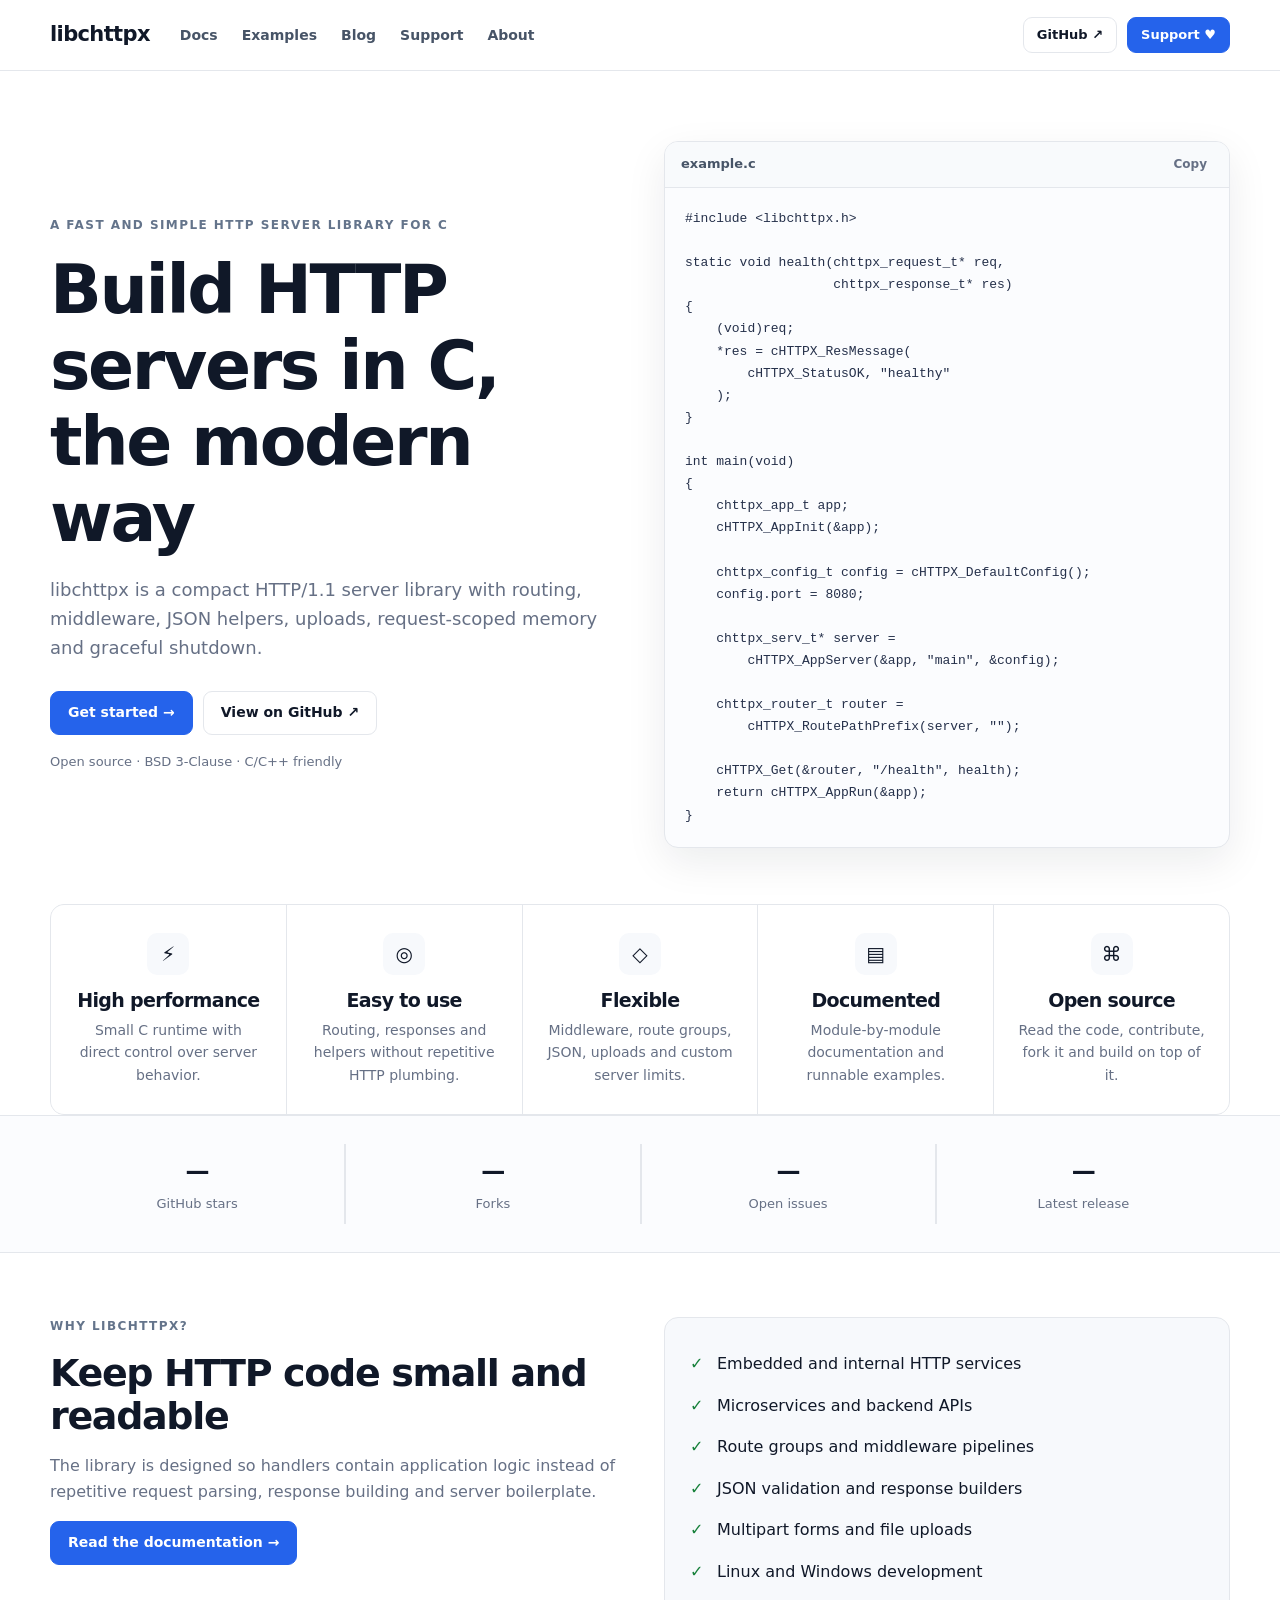
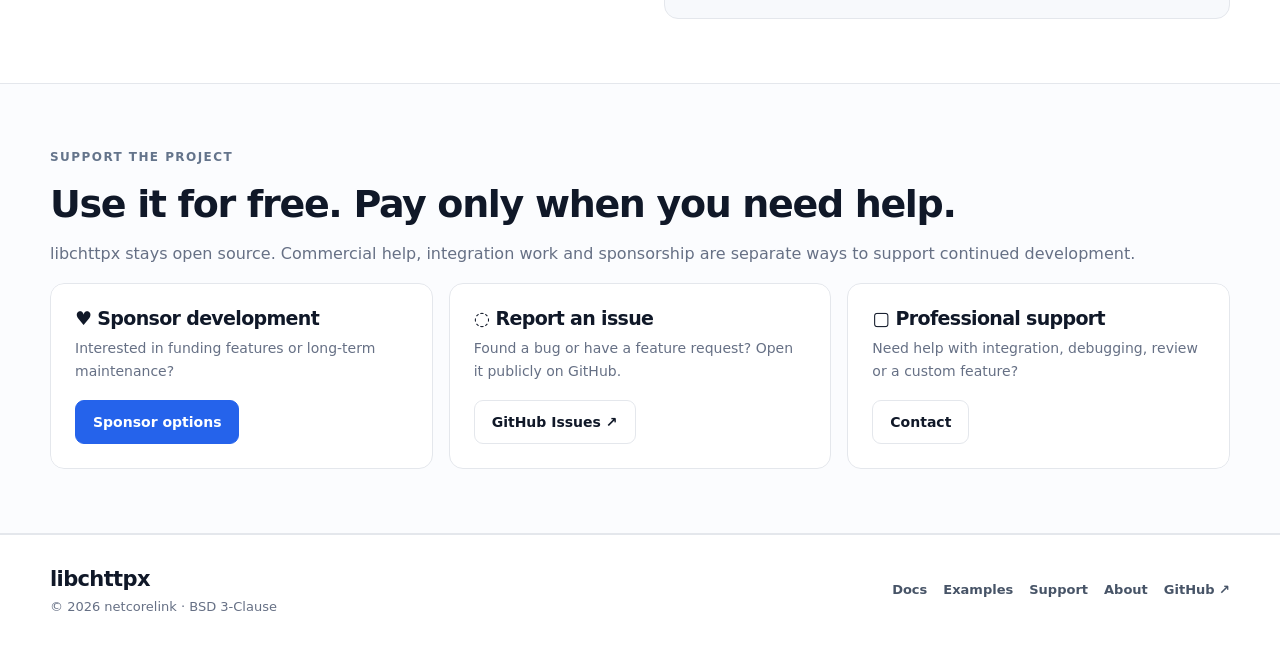
==== docs/site/index.html @ 7a0bf5a0 "feat(site): add landing page" ====
<!doctype html>
<html lang="en">
<head>
  <meta charset="utf-8">
  <meta name="viewport" content="width=device-width, initial-scale=1">
  <title>libchttpx — HTTP servers in C</title>
  <meta name="description" content="libchttpx is a compact cross-platform HTTP/1.1 server library for C.">
  <link rel="stylesheet" href="styles.css">
  <script src="app.js" defer></script>
</head>
<body>
  <header class="site-header">
    <div class="container nav">
      <a class="brand" href="index.html">libchttpx</a>

      <button class="menu-button" type="button" aria-label="Open navigation" aria-expanded="false" data-menu-button>☰</button>

      <nav class="nav-links" data-nav-links aria-label="Main navigation">
        <a href="docs.html" data-nav-link>Docs</a>
        <a href="examples.html" data-nav-link>Examples</a>
        <a href="blog.html" data-nav-link>Blog</a>
        <a href="support.html" data-nav-link>Support</a>
        <a href="about.html" data-nav-link>About</a>
      </nav>

      <div class="nav-actions">
        <a class="btn btn-small" href="https://github.com/netcorelink/libchttpx">GitHub ↗</a>
        <a class="btn btn-primary btn-small" href="support.html">Support ♥</a>
      </div>
    </div>
  </header>

  <main>
    <section class="hero">
      <div class="container hero-grid">
        <div>
          <p class="eyebrow">A fast and simple HTTP server library for C</p>
          <h1>Build HTTP servers in C, the modern way</h1>
          <p class="lead">
            libchttpx is a compact HTTP/1.1 server library with routing, middleware,
            JSON helpers, uploads, request-scoped memory and graceful shutdown.
          </p>

          <div class="hero-actions">
            <a class="btn btn-primary" href="docs.html">Get started →</a>
            <a class="btn" href="https://github.com/netcorelink/libchttpx">View on GitHub ↗</a>
          </div>

          <div class="meta-line">Open source · BSD 3-Clause · C/C++ friendly</div>
        </div>

        <div class="code-card">
          <div class="code-card-header">
            <span>example.c</span>
            <button class="copy-button" type="button" data-copy-target="hero-code">Copy</button>
          </div>
          <pre id="hero-code"><code>#include &lt;libchttpx.h&gt;

static void health(chttpx_request_t* req,
                   chttpx_response_t* res)
{
    (void)req;
    *res = cHTTPX_ResMessage(
        cHTTPX_StatusOK, "healthy"
    );
}

int main(void)
{
    chttpx_app_t app;
    cHTTPX_AppInit(&amp;app);

    chttpx_config_t config = cHTTPX_DefaultConfig();
    config.port = 8080;

    chttpx_serv_t* server =
        cHTTPX_AppServer(&amp;app, "main", &amp;config);

    chttpx_router_t router =
        cHTTPX_RoutePathPrefix(server, "");

    cHTTPX_Get(&amp;router, "/health", health);
    return cHTTPX_AppRun(&amp;app);
}</code></pre>
        </div>
      </div>
    </section>

    <section class="container" aria-label="Features">
      <div class="feature-grid">
        <article class="feature">
          <div class="feature-icon">⚡</div>
          <h3>High performance</h3>
          <p>Small C runtime with direct control over server behavior.</p>
        </article>
        <article class="feature">
          <div class="feature-icon">◎</div>
          <h3>Easy to use</h3>
          <p>Routing, responses and helpers without repetitive HTTP plumbing.</p>
        </article>
        <article class="feature">
          <div class="feature-icon">◇</div>
          <h3>Flexible</h3>
          <p>Middleware, route groups, JSON, uploads and custom server limits.</p>
        </article>
        <article class="feature">
          <div class="feature-icon">▤</div>
          <h3>Documented</h3>
          <p>Module-by-module documentation and runnable examples.</p>
        </article>
        <article class="feature">
          <div class="feature-icon">⌘</div>
          <h3>Open source</h3>
          <p>Read the code, contribute, fork it and build on top of it.</p>
        </article>
      </div>
    </section>

    <section class="stats-wrap">
      <div class="container stats-grid">
        <div class="stat">
          <span class="stat-value" data-repo-stat="stars">—</span>
          <span class="stat-label">GitHub stars</span>
        </div>
        <div class="stat">
          <span class="stat-value" data-repo-stat="forks">—</span>
          <span class="stat-label">Forks</span>
        </div>
        <div class="stat">
          <span class="stat-value" data-repo-stat="issues">—</span>
          <span class="stat-label">Open issues</span>
        </div>
        <div class="stat">
          <span class="stat-value" data-repo-stat="release">—</span>
          <span class="stat-label">Latest release</span>
        </div>
      </div>
    </section>

    <section class="section">
      <div class="container two-column">
        <div>
          <p class="eyebrow">Why libchttpx?</p>
          <h2>Keep HTTP code small and readable</h2>
          <p class="section-copy">
            The library is designed so handlers contain application logic instead of
            repetitive request parsing, response building and server boilerplate.
          </p>
          <a class="btn btn-primary" href="docs.html">Read the documentation →</a>
        </div>

        <ul class="check-list">
          <li>Embedded and internal HTTP services</li>
          <li>Microservices and backend APIs</li>
          <li>Route groups and middleware pipelines</li>
          <li>JSON validation and response builders</li>
          <li>Multipart forms and file uploads</li>
          <li>Linux and Windows development</li>
        </ul>
      </div>
    </section>

    <section class="section section-muted">
      <div class="container">
        <p class="eyebrow">Support the project</p>
        <h2>Use it for free. Pay only when you need help.</h2>
        <p class="section-copy">
          libchttpx stays open source. Commercial help, integration work and sponsorship
          are separate ways to support continued development.
        </p>

        <div class="card-grid">
          <article class="card">
            <h3>♥ Sponsor development</h3>
            <p>Interested in funding features or long-term maintenance?</p>
            <a class="btn btn-primary" href="support.html#sponsor">Sponsor options</a>
          </article>
          <article class="card">
            <h3>◌ Report an issue</h3>
            <p>Found a bug or have a feature request? Open it publicly on GitHub.</p>
            <a class="btn" href="https://github.com/netcorelink/libchttpx/issues">GitHub Issues ↗</a>
          </article>
          <article class="card">
            <h3>▢ Professional support</h3>
            <p>Need help with integration, debugging, review or a custom feature?</p>
            <a class="btn" href="support.html#commercial">Contact</a>
          </article>
        </div>
      </div>
    </section>
  </main>

  <footer class="site-footer">
    <div class="container footer-row">
      <div>
        <a class="brand" href="index.html">libchttpx</a>
        <div class="footer-copy">© <span data-year></span> netcorelink · BSD 3-Clause</div>
      </div>
      <div class="footer-links">
        <a href="docs.html">Docs</a>
        <a href="examples.html">Examples</a>
        <a href="support.html">Support</a>
        <a href="about.html">About</a>
        <a href="https://github.com/netcorelink/libchttpx">GitHub ↗</a>
      </div>
    </div>
  </footer>
</body>
</html>
---- docs/site/styles.css ----
:root {
  --bg: #ffffff;
  --surface: #f7f9fc;
  --surface-strong: #eef3f9;
  --text: #101828;
  --muted: #667085;
  --border: #e4e7ec;
  --accent: #2563eb;
  --accent-hover: #1d4ed8;
  --success: #16803a;
  --shadow: 0 14px 40px rgba(16, 24, 40, 0.08);
  --radius: 14px;
  --container: 1180px;
}

* {
  box-sizing: border-box;
}

html {
  scroll-behavior: smooth;
}

body {
  margin: 0;
  background: var(--bg);
  color: var(--text);
  font-family: Inter, ui-sans-serif, system-ui, -apple-system, BlinkMacSystemFont, "Segoe UI", sans-serif;
  line-height: 1.6;
}

a {
  color: inherit;
  text-decoration: none;
}

button,
input {
  font: inherit;
}

img {
  max-width: 100%;
}

.container {
  width: min(calc(100% - 40px), var(--container));
  margin: 0 auto;
}

.site-header {
  position: sticky;
  top: 0;
  z-index: 20;
  background: rgba(255, 255, 255, 0.94);
  border-bottom: 1px solid var(--border);
  backdrop-filter: blur(10px);
}

.nav {
  min-height: 70px;
  display: flex;
  align-items: center;
  gap: 30px;
}

.brand {
  display: inline-flex;
  align-items: center;
  font-size: 21px;
  font-weight: 800;
  letter-spacing: -0.03em;
  white-space: nowrap;
}

.nav-links {
  display: flex;
  align-items: center;
  gap: 24px;
  margin-right: auto;
}

.nav-links a {
  color: #475467;
  font-size: 14px;
  font-weight: 600;
}

.nav-links a:hover,
.nav-links a.active {
  color: var(--text);
}

.nav-actions {
  display: flex;
  gap: 10px;
  align-items: center;
}

.menu-button {
  display: none;
  width: 40px;
  height: 40px;
  border: 1px solid var(--border);
  border-radius: 9px;
  background: #fff;
  cursor: pointer;
}

.btn {
  display: inline-flex;
  min-height: 44px;
  align-items: center;
  justify-content: center;
  gap: 8px;
  padding: 0 17px;
  border: 1px solid var(--border);
  border-radius: 9px;
  background: #fff;
  color: var(--text);
  font-weight: 700;
  font-size: 14px;
  cursor: pointer;
  transition: transform 0.15s ease, border-color 0.15s ease, background 0.15s ease;
}

.btn:hover {
  transform: translateY(-1px);
  border-color: #c7d0dc;
}

.btn-primary {
  border-color: var(--accent);
  background: var(--accent);
  color: #fff;
}

.btn-primary:hover {
  border-color: var(--accent-hover);
  background: var(--accent-hover);
}

.btn-small {
  min-height: 36px;
  padding: 0 13px;
  font-size: 13px;
}

.hero {
  padding: 70px 0 56px;
}

.hero-grid {
  display: grid;
  grid-template-columns: 1fr 1fr;
  gap: 48px;
  align-items: center;
}

.eyebrow {
  margin: 0 0 16px;
  color: #64748b;
  font-size: 12px;
  font-weight: 800;
  letter-spacing: 0.12em;
  text-transform: uppercase;
}

h1,
h2,
h3 {
  margin-top: 0;
  line-height: 1.12;
  letter-spacing: -0.035em;
}

h1 {
  max-width: 720px;
  margin-bottom: 20px;
  font-size: clamp(42px, 6vw, 68px);
}

h2 {
  margin-bottom: 15px;
  font-size: clamp(28px, 4vw, 38px);
}

h3 {
  margin-bottom: 8px;
  font-size: 19px;
}

.lead {
  max-width: 650px;
  margin: 0;
  color: var(--muted);
  font-size: 18px;
}

.hero-actions {
  display: flex;
  flex-wrap: wrap;
  gap: 10px;
  margin: 28px 0 17px;
}

.meta-line {
  color: #667085;
  font-size: 13px;
}

.code-card {
  overflow: hidden;
  border: 1px solid var(--border);
  border-radius: var(--radius);
  background: #fbfcfe;
  box-shadow: var(--shadow);
}

.code-card-header {
  min-height: 46px;
  display: flex;
  align-items: center;
  justify-content: space-between;
  padding: 0 16px;
  border-bottom: 1px solid var(--border);
  color: #475467;
  background: #f8fafc;
  font-size: 13px;
  font-weight: 700;
}

.code-card pre {
  margin: 0;
  padding: 20px;
  overflow: auto;
  color: #25304a;
  font: 13px/1.7 ui-monospace, SFMono-Regular, Menlo, Consolas, monospace;
  tab-size: 4;
}

.copy-button {
  border: 0;
  background: transparent;
  color: #667085;
  cursor: pointer;
  font-size: 12px;
  font-weight: 700;
}

.copy-button:hover {
  color: var(--text);
}

.feature-grid,
.card-grid,
.stats-grid {
  display: grid;
  gap: 1px;
  border: 1px solid var(--border);
  border-radius: var(--radius);
  overflow: hidden;
  background: var(--border);
}

.feature-grid {
  grid-template-columns: repeat(5, 1fr);
}

.feature {
  min-height: 176px;
  padding: 28px 22px;
  text-align: center;
  background: #fff;
}

.feature-icon {
  display: grid;
  width: 42px;
  height: 42px;
  margin: 0 auto 15px;
  place-items: center;
  border-radius: 10px;
  background: var(--surface);
  font-size: 20px;
}

.feature p,
.card p,
.section-copy,
.page-lead {
  color: var(--muted);
}

.feature p,
.card p {
  margin: 0;
  font-size: 14px;
}

.stats-wrap {
  padding: 28px 0;
  border-top: 1px solid var(--border);
  border-bottom: 1px solid var(--border);
  background: #fbfcfe;
}

.stats-grid {
  grid-template-columns: repeat(4, 1fr);
  border: 0;
  border-radius: 0;
}

.stat {
  min-height: 76px;
  padding: 8px 22px;
  text-align: center;
  background: #fbfcfe;
}

.stat + .stat {
  border-left: 1px solid var(--border);
}

.stat-value {
  display: block;
  font-size: 24px;
  font-weight: 800;
  letter-spacing: -0.03em;
}

.stat-label {
  color: var(--muted);
  font-size: 13px;
}

.section {
  padding: 64px 0;
}

.section-muted {
  background: #fbfcfe;
  border-top: 1px solid var(--border);
  border-bottom: 1px solid var(--border);
}

.two-column {
  display: grid;
  grid-template-columns: 1fr 1fr;
  gap: 48px;
  align-items: start;
}

.check-list {
  margin: 0;
  padding: 25px;
  list-style: none;
  border: 1px solid var(--border);
  border-radius: var(--radius);
  background: var(--surface);
}

.check-list li {
  position: relative;
  padding: 8px 0 8px 27px;
}

.check-list li::before {
  position: absolute;
  left: 0;
  color: var(--success);
  content: "✓";
  font-weight: 900;
}

.card-grid {
  grid-template-columns: repeat(3, 1fr);
  border: 0;
  background: transparent;
  gap: 16px;
}

.card {
  padding: 24px;
  border: 1px solid var(--border);
  border-radius: var(--radius);
  background: #fff;
}

.card .btn {
  margin-top: 18px;
}

.page-hero {
  padding: 58px 0 32px;
}

.page-hero h1 {
  max-width: 850px;
  margin-bottom: 15px;
  font-size: clamp(38px, 5vw, 56px);
}

.page-lead {
  max-width: 760px;
  margin: 0;
  font-size: 17px;
}

.docs-layout {
  display: grid;
  grid-template-columns: 260px minmax(0, 1fr);
  gap: 34px;
  align-items: start;
}

.sidebar {
  position: sticky;
  top: 92px;
  padding: 20px;
  border: 1px solid var(--border);
  border-radius: 12px;
  background: #fff;
}

.sidebar strong {
  display: block;
  margin-bottom: 10px;
}

.sidebar a {
  display: block;
  padding: 7px 0;
  color: #667085;
  font-size: 14px;
}

.sidebar a:hover {
  color: var(--accent);
}

.docs-content section {
  margin-bottom: 50px;
  scroll-margin-top: 100px;
}

.docs-content p {
  color: var(--muted);
}

.inline-code,
code {
  font-family: ui-monospace, SFMono-Regular, Menlo, Consolas, monospace;
}

.inline-code {
  padding: 2px 6px;
  border-radius: 5px;
  background: var(--surface-strong);
  color: #344054;
  font-size: 0.92em;
}

.module-grid {
  display: grid;
  grid-template-columns: repeat(2, 1fr);
  gap: 12px;
}

.module-link {
  display: block;
  padding: 18px;
  border: 1px solid var(--border);
  border-radius: 10px;
  background: #fff;
}

.module-link:hover {
  border-color: #b9c4d2;
  box-shadow: 0 8px 24px rgba(16, 24, 40, 0.05);
}

.module-link span {
  display: block;
  margin-top: 5px;
  color: var(--muted);
  font-size: 13px;
}

.search-box {
  width: 100%;
  margin-bottom: 18px;
  padding: 11px 13px;
  border: 1px solid var(--border);
  border-radius: 9px;
  outline: none;
}

.search-box:focus {
  border-color: #94a3b8;
}

.example-stack,
.post-list {
  display: grid;
  gap: 22px;
}

.example-card,
.post {
  padding: 25px;
  border: 1px solid var(--border);
  border-radius: var(--radius);
  background: #fff;
}

.example-card .code-card {
  margin-top: 18px;
  box-shadow: none;
}

.tag {
  display: inline-flex;
  padding: 4px 9px;
  border-radius: 999px;
  background: var(--surface-strong);
  color: #475467;
  font-size: 12px;
  font-weight: 700;
}

.notice {
  padding: 17px 19px;
  border: 1px solid #bfdbfe;
  border-radius: 10px;
  background: #eff6ff;
  color: #1e3a8a;
}

.site-footer {
  padding: 28px 0;
  border-top: 1px solid var(--border);
}

.footer-row {
  display: flex;
  justify-content: space-between;
  gap: 30px;
  align-items: center;
}

.footer-copy {
  color: var(--muted);
  font-size: 13px;
}

.footer-links {
  display: flex;
  flex-wrap: wrap;
  gap: 16px;
  color: #475467;
  font-size: 13px;
  font-weight: 600;
}

.muted {
  color: var(--muted);
}

.hidden {
  display: none !important;
}

@media (max-width: 900px) {
  .menu-button {
    display: inline-grid;
    place-items: center;
  }

  .nav {
    flex-wrap: wrap;
    gap: 12px;
    padding: 12px 0;
  }

  .nav-links {
    order: 3;
    width: 100%;
    display: none;
    flex-direction: column;
    align-items: flex-start;
    gap: 4px;
    padding: 10px 0;
  }

  .nav-links.open {
    display: flex;
  }

  .nav-actions {
    margin-left: auto;
  }

  .hero-grid,
  .two-column,
  .docs-layout {
    grid-template-columns: 1fr;
  }

  .sidebar {
    position: static;
  }

  .feature-grid {
    grid-template-columns: repeat(2, 1fr);
  }

  .feature:last-child {
    grid-column: 1 / -1;
  }

  .stats-grid,
  .card-grid {
    grid-template-columns: repeat(2, 1fr);
  }

  .stat:nth-child(3) {
    border-left: 0;
  }
}

@media (max-width: 620px) {
  .container {
    width: min(calc(100% - 28px), var(--container));
  }

  .nav-actions .btn:not(.btn-primary) {
    display: none;
  }

  .hero {
    padding-top: 44px;
  }

  h1 {
    font-size: 42px;
  }

  .feature-grid,
  .stats-grid,
  .card-grid,
  .module-grid {
    grid-template-columns: 1fr;
  }

  .feature:last-child {
    grid-column: auto;
  }

  .stat + .stat {
    border-left: 0;
    border-top: 1px solid var(--border);
  }

  .footer-row {
    align-items: flex-start;
    flex-direction: column;
  }

  .hero-actions .btn {
    width: 100%;
  }
}
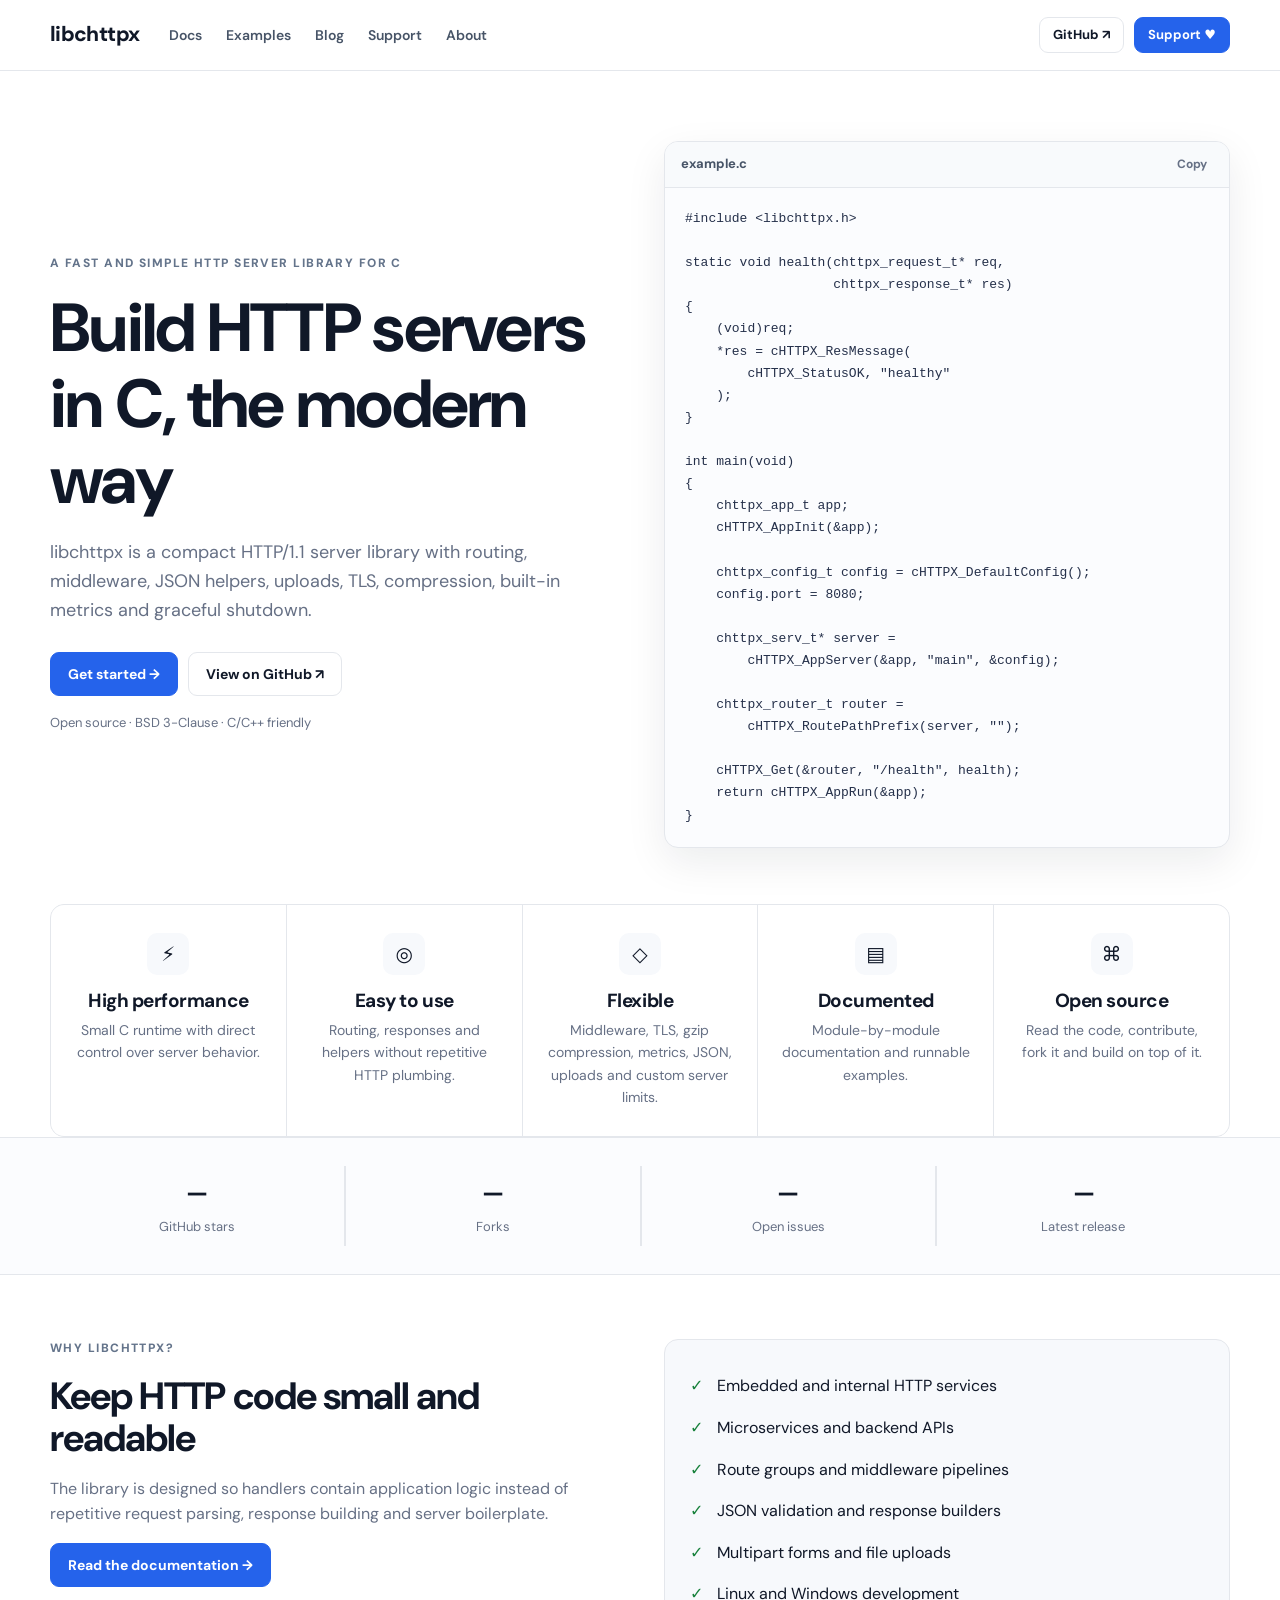
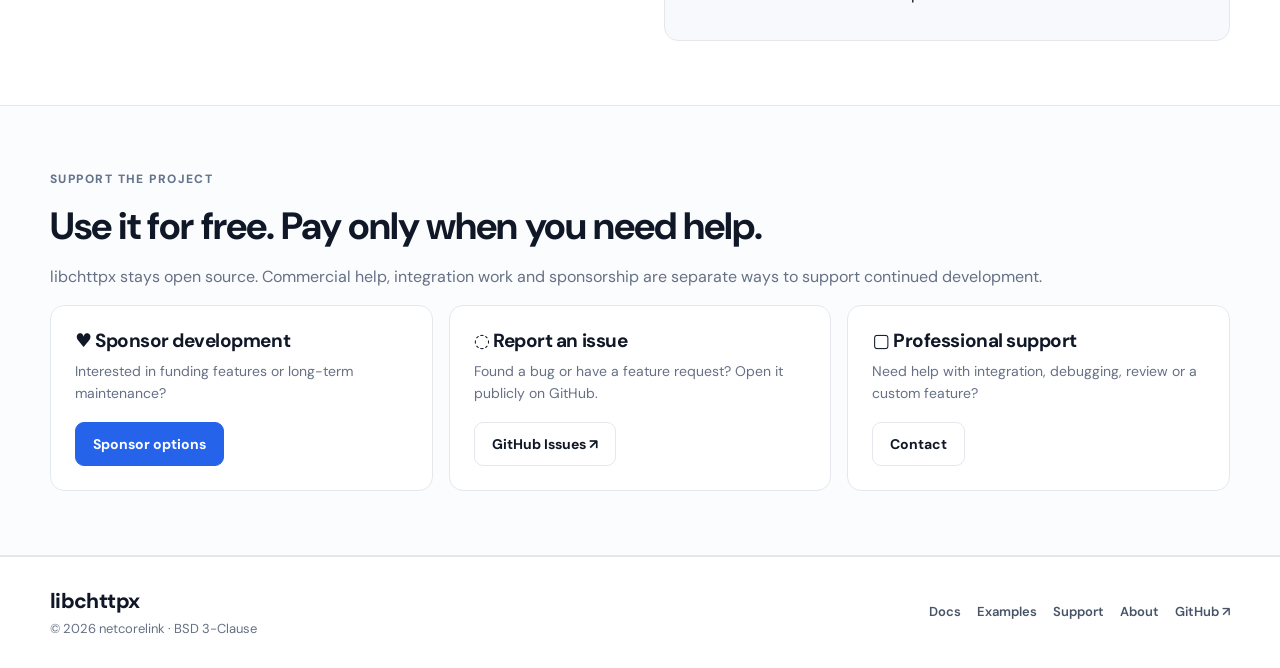
==== commit 080587cb: "docs(site): surface new runtime features" ====
--- a/docs/site/index.html
+++ b/docs/site/index.html
@@ -38,7 +38,7 @@
           <h1>Build HTTP servers in C, the modern way</h1>
           <p class="lead">
             libchttpx is a compact HTTP/1.1 server library with routing, middleware,
-            JSON helpers, uploads, request-scoped memory and graceful shutdown.
+            JSON helpers, uploads, TLS, compression, built-in metrics and graceful shutdown.
           </p>
 
           <div class="hero-actions">
@@ -101,7 +101,7 @@
         <article class="feature">
           <div class="feature-icon">◇</div>
           <h3>Flexible</h3>
-          <p>Middleware, route groups, JSON, uploads and custom server limits.</p>
+          <p>Middleware, TLS, gzip compression, metrics, JSON, uploads and custom server limits.</p>
         </article>
         <article class="feature">
           <div class="feature-icon">▤</div>
--- a/docs/site/styles.css
+++ b/docs/site/styles.css
@@ -1,3 +1,5 @@
+@import url("https://fonts.googleapis.com/css2?family=DM+Sans:wght@400;500;600;700;800&display=swap");
+
 :root {
   --bg: #ffffff;
   --surface: #f7f9fc;
@@ -25,7 +27,7 @@
   margin: 0;
   background: var(--bg);
   color: var(--text);
-  font-family: Inter, ui-sans-serif, system-ui, -apple-system, BlinkMacSystemFont, "Segoe UI", sans-serif;
+  font-family: "DM Sans", ui-sans-serif, system-ui, -apple-system, BlinkMacSystemFont, "Segoe UI", sans-serif;
   line-height: 1.6;
 }
 
@@ -171,7 +173,8 @@
 h3 {
   margin-top: 0;
   line-height: 1.12;
-  letter-spacing: -0.035em;
+  letter-spacing: -0.025em;
+  font-weight: 700;
 }
 
 h1 {
@@ -671,3 +674,188 @@
     width: 100%;
   }
 }
+
+
+/* Documentation article pages */
+.module-shell {
+  display: grid;
+  grid-template-columns: 230px minmax(0, 1fr);
+  gap: 38px;
+  align-items: start;
+}
+
+.module-nav {
+  position: sticky;
+  top: 92px;
+  padding: 18px;
+  border: 1px solid var(--border);
+  border-radius: 12px;
+  background: #fff;
+}
+
+.module-nav-title {
+  margin: 0 0 10px;
+  font-size: 13px;
+  font-weight: 700;
+  color: var(--muted);
+  text-transform: uppercase;
+  letter-spacing: 0.08em;
+}
+
+.module-nav a {
+  display: block;
+  padding: 7px 9px;
+  border-radius: 7px;
+  color: #667085;
+  font-size: 14px;
+  font-weight: 500;
+}
+
+.module-nav a:hover,
+.module-nav a.active {
+  background: var(--surface);
+  color: var(--text);
+}
+
+.doc-article {
+  min-width: 0;
+  max-width: 860px;
+}
+
+.doc-article > h1:first-child {
+  margin-bottom: 16px;
+  font-size: clamp(36px, 5vw, 52px);
+}
+
+.doc-article h2 {
+  margin-top: 44px;
+  margin-bottom: 14px;
+  padding-top: 8px;
+  font-size: 27px;
+  scroll-margin-top: 96px;
+}
+
+.doc-article h3 {
+  margin-top: 30px;
+  font-size: 20px;
+  scroll-margin-top: 96px;
+}
+
+.doc-article p,
+.doc-article li {
+  color: #475467;
+  font-size: 16px;
+}
+
+.doc-article ul,
+.doc-article ol {
+  padding-left: 24px;
+}
+
+.doc-article li + li {
+  margin-top: 6px;
+}
+
+.doc-article a {
+  color: var(--accent);
+  text-decoration: underline;
+  text-decoration-color: #bfdbfe;
+  text-underline-offset: 3px;
+}
+
+.doc-article blockquote {
+  margin: 20px 0;
+  padding: 14px 18px;
+  border-left: 3px solid var(--accent);
+  background: #f8fafc;
+  color: #475467;
+}
+
+.doc-article pre {
+  margin: 18px 0 24px;
+  padding: 18px 20px;
+  overflow: auto;
+  border: 1px solid var(--border);
+  border-radius: 10px;
+  background: #f8fafc;
+  color: #25304a;
+  font: 13px/1.65 ui-monospace, SFMono-Regular, Menlo, Consolas, monospace;
+}
+
+.doc-article code {
+  padding: 2px 5px;
+  border-radius: 5px;
+  background: #f1f5f9;
+  font-size: 0.9em;
+}
+
+.doc-article pre code {
+  padding: 0;
+  background: transparent;
+  font-size: inherit;
+}
+
+.doc-article table {
+  width: 100%;
+  margin: 18px 0 26px;
+  border-collapse: collapse;
+  overflow: hidden;
+  border: 1px solid var(--border);
+  border-radius: 10px;
+}
+
+.doc-article th,
+.doc-article td {
+  padding: 11px 13px;
+  border-bottom: 1px solid var(--border);
+  text-align: left;
+  vertical-align: top;
+}
+
+.doc-article th {
+  background: #f8fafc;
+  font-size: 14px;
+}
+
+.doc-article td {
+  color: #475467;
+  font-size: 14px;
+}
+
+.doc-loading,
+.doc-error {
+  padding: 26px;
+  border: 1px solid var(--border);
+  border-radius: 12px;
+  color: var(--muted);
+  background: #fff;
+}
+
+.doc-error {
+  border-color: #fecaca;
+  background: #fff7f7;
+  color: #991b1b;
+}
+
+.breadcrumbs {
+  display: flex;
+  gap: 7px;
+  align-items: center;
+  margin-bottom: 18px;
+  color: var(--muted);
+  font-size: 13px;
+}
+
+.breadcrumbs a:hover {
+  color: var(--text);
+}
+
+@media (max-width: 900px) {
+  .module-shell {
+    grid-template-columns: 1fr;
+  }
+
+  .module-nav {
+    position: static;
+  }
+}
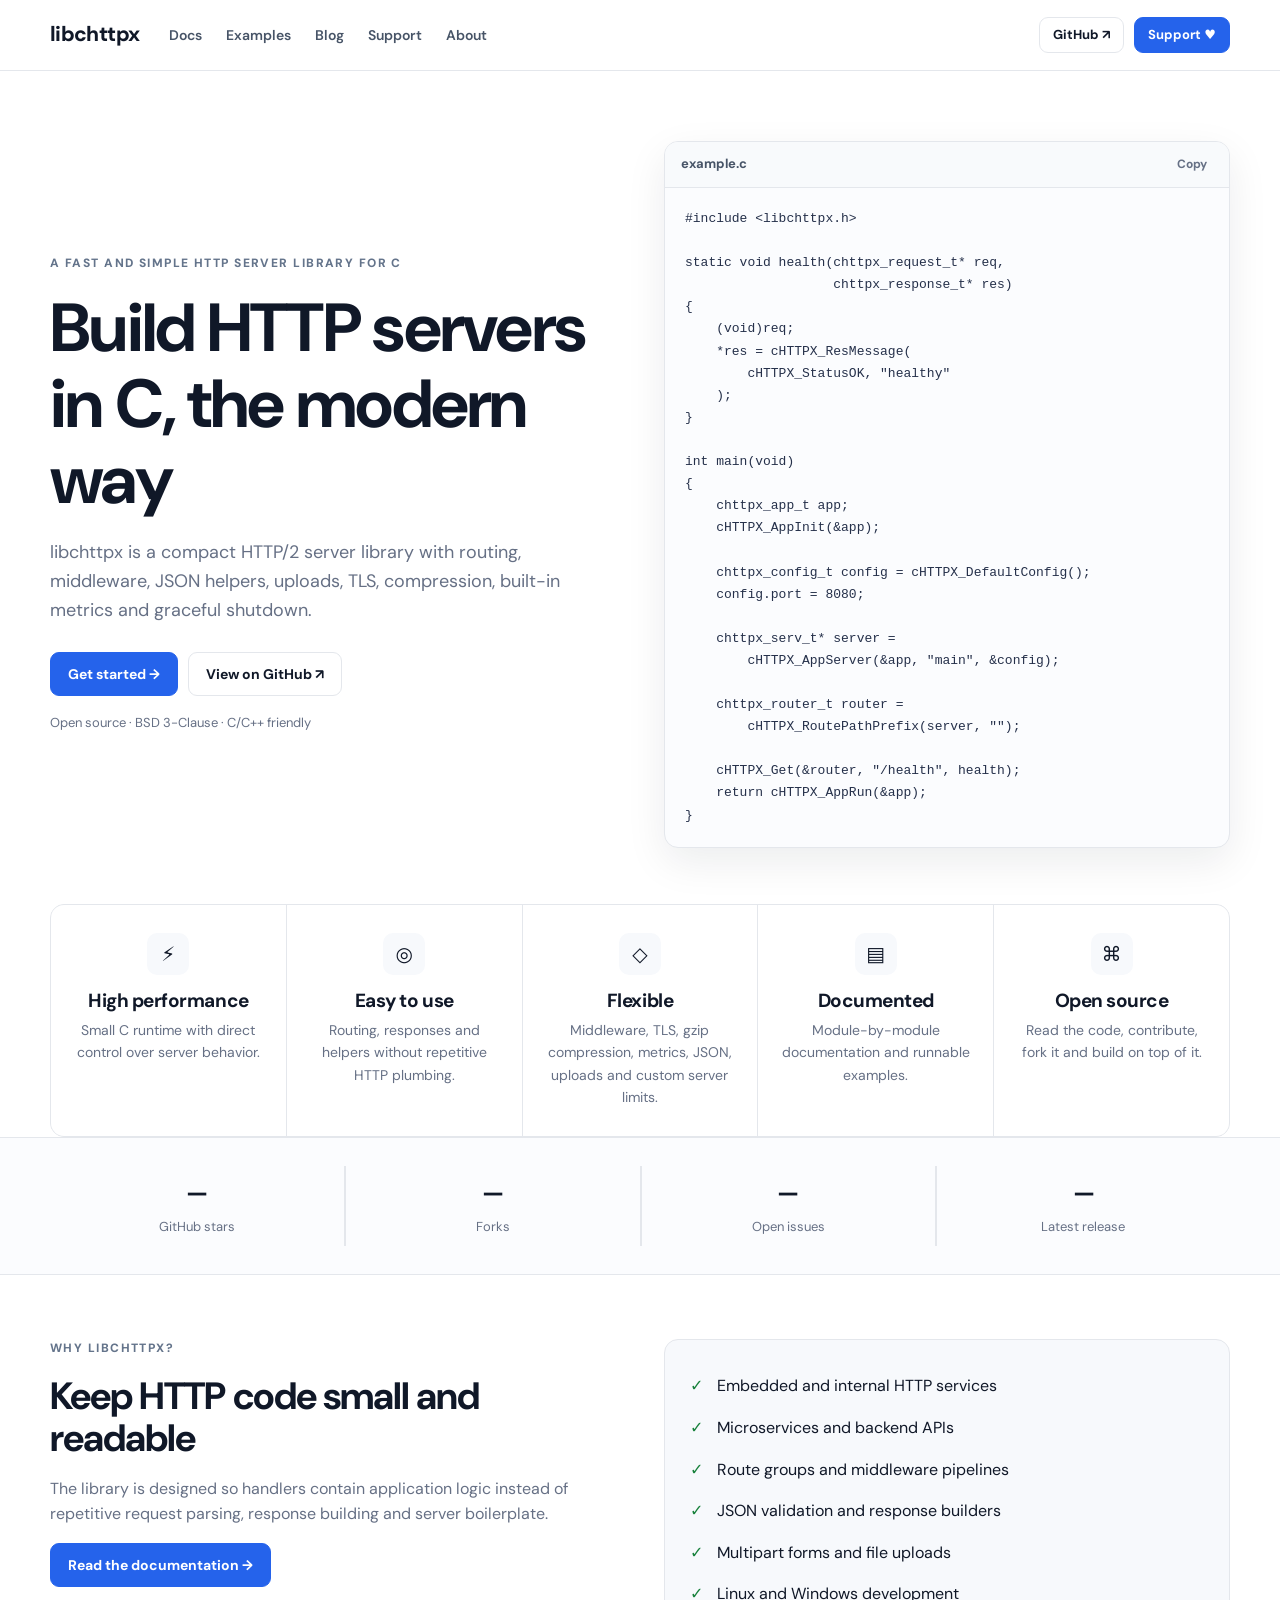
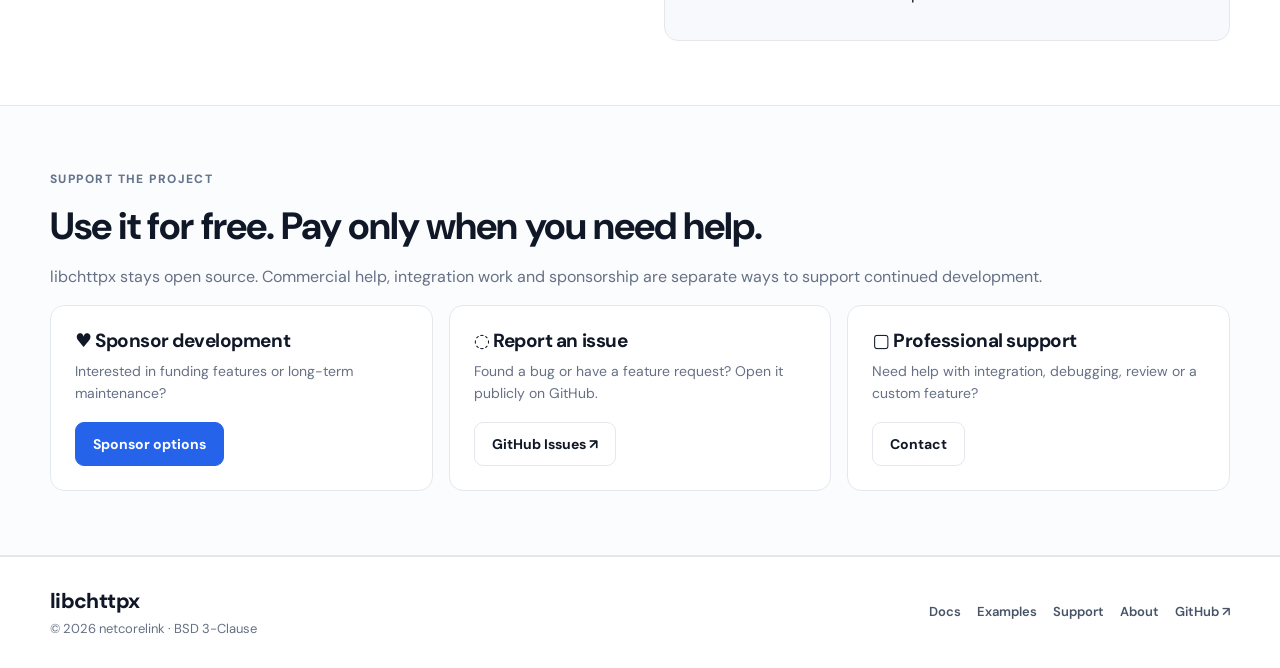
==== commit e14fcb81: "docs: advertise HTTP/2 on documentation site" ====
--- a/docs/site/index.html
+++ b/docs/site/index.html
@@ -4,7 +4,7 @@
   <meta charset="utf-8">
   <meta name="viewport" content="width=device-width, initial-scale=1">
   <title>libchttpx — HTTP servers in C</title>
-  <meta name="description" content="libchttpx is a compact cross-platform HTTP/1.1 server library for C.">
+  <meta name="description" content="libchttpx is a compact cross-platform HTTP/2 server library for C.">
   <link rel="stylesheet" href="styles.css">
   <script src="app.js" defer></script>
 </head>
@@ -37,7 +37,7 @@
           <p class="eyebrow">A fast and simple HTTP server library for C</p>
           <h1>Build HTTP servers in C, the modern way</h1>
           <p class="lead">
-            libchttpx is a compact HTTP/1.1 server library with routing, middleware,
+            libchttpx is a compact HTTP/2 server library with routing, middleware,
             JSON helpers, uploads, TLS, compression, built-in metrics and graceful shutdown.
           </p>
 
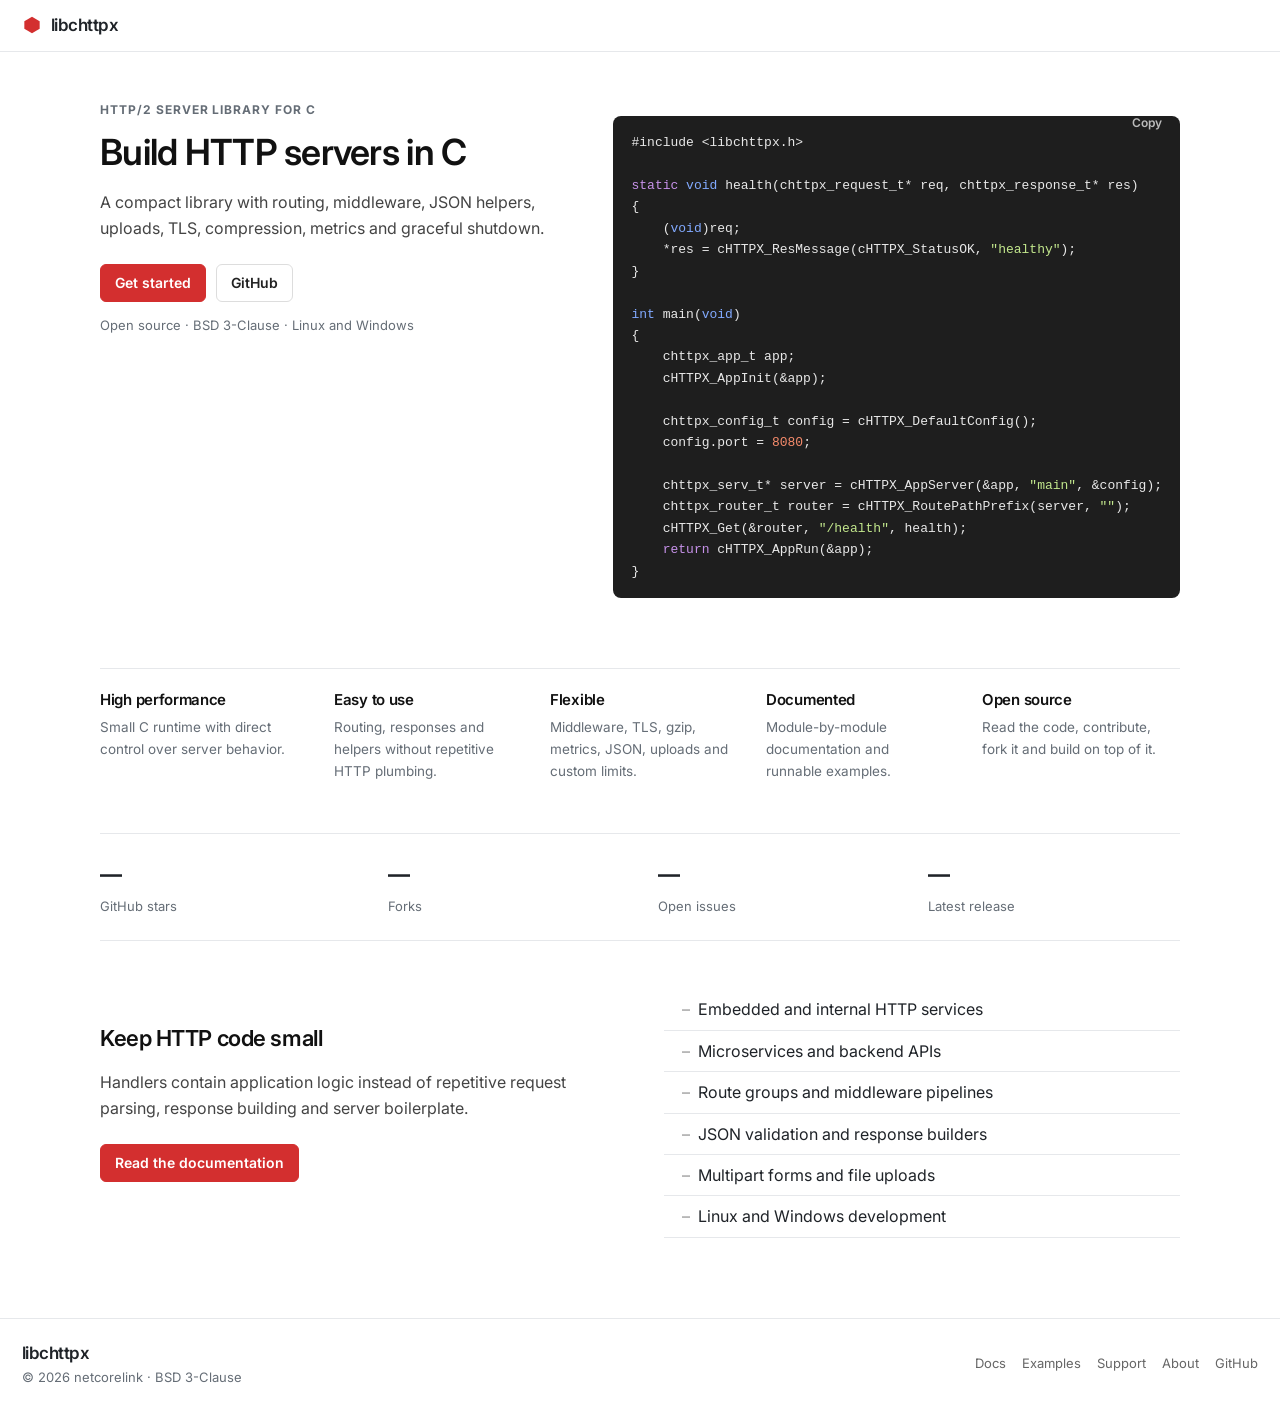
==== commit f176ced0: "refactor: refactor arch. code in full project" ====
--- a/docs/site/index.html
+++ b/docs/site/index.html
@@ -10,59 +10,50 @@
 </head>
 <body>
   <header class="site-header">
-    <div class="container nav">
-      <a class="brand" href="index.html">libchttpx</a>
-
-      <button class="menu-button" type="button" aria-label="Open navigation" aria-expanded="false" data-menu-button>☰</button>
-
-      <nav class="nav-links" data-nav-links aria-label="Main navigation">
-        <a href="docs.html" data-nav-link>Docs</a>
-        <a href="examples.html" data-nav-link>Examples</a>
-        <a href="blog.html" data-nav-link>Blog</a>
-        <a href="support.html" data-nav-link>Support</a>
-        <a href="about.html" data-nav-link>About</a>
-      </nav>
-
-      <div class="nav-actions">
-        <a class="btn btn-small" href="https://github.com/netcorelink/libchttpx">GitHub ↗</a>
-        <a class="btn btn-primary btn-small" href="support.html">Support ♥</a>
-      </div>
-    </div>
+    <a class="brand" href="index.html">
+      <svg class="brand-mark" viewBox="0 0 24 24" aria-hidden="true"><path fill="#d32f2f" d="M12 2.2 21.2 7.5v9L12 21.8 2.8 16.5v-9L12 2.2z"/></svg>
+      libchttpx
+    </a>
+    <button class="menu-button" type="button" aria-label="Open navigation" aria-expanded="false" data-menu-button>
+      <span></span><span></span><span></span>
+    </button>
+    <nav class="site-menu" data-nav-links aria-label="Main navigation">
+      <a href="index.html" data-nav-link>Home</a>
+      <a href="docs.html" data-nav-link>Docs</a>
+      <a href="examples.html" data-nav-link>Examples</a>
+      <a href="blog.html" data-nav-link>Blog</a>
+      <a href="support.html" data-nav-link>Support</a>
+      <a href="about.html" data-nav-link>About</a>
+      <a href="https://github.com/netcorelink/libchttpx">GitHub</a>
+    </nav>
   </header>
 
-  <main>
-    <section class="hero">
-      <div class="container hero-grid">
-        <div>
-          <p class="eyebrow">A fast and simple HTTP server library for C</p>
-          <h1>Build HTTP servers in C, the modern way</h1>
-          <p class="lead">
-            libchttpx is a compact HTTP/2 server library with routing, middleware,
-            JSON helpers, uploads, TLS, compression, built-in metrics and graceful shutdown.
-          </p>
+  <main class="home">
+    <section class="hero-grid">
+      <div>
+        <p class="eyebrow">HTTP/2 server library for C</p>
+        <h1>Build HTTP servers in C</h1>
+        <p class="lead">
+          A compact library with routing, middleware, JSON helpers, uploads,
+          TLS, compression, metrics and graceful shutdown.
+        </p>
+        <div class="hero-actions">
+          <a class="btn btn-primary" href="docs.html">Get started</a>
+          <a class="btn" href="https://github.com/netcorelink/libchttpx">GitHub</a>
+        </div>
+        <p class="meta-line">Open source · BSD 3-Clause · Linux and Windows</p>
+      </div>
 
-          <div class="hero-actions">
-            <a class="btn btn-primary" href="docs.html">Get started →</a>
-            <a class="btn" href="https://github.com/netcorelink/libchttpx">View on GitHub ↗</a>
-          </div>
+      <div class="code-card">
+        <div class="code-card-header">
+          <button class="copy-button" type="button" data-copy-target="hero-code">Copy</button>
+        </div>
+        <pre id="hero-code"><code>#include &lt;libchttpx.h&gt;
 
-          <div class="meta-line">Open source · BSD 3-Clause · C/C++ friendly</div>
-        </div>
-
-        <div class="code-card">
-          <div class="code-card-header">
-            <span>example.c</span>
-            <button class="copy-button" type="button" data-copy-target="hero-code">Copy</button>
-          </div>
-          <pre id="hero-code"><code>#include &lt;libchttpx.h&gt;
-
-static void health(chttpx_request_t* req,
-                   chttpx_response_t* res)
+static void health(chttpx_request_t* req, chttpx_response_t* res)
 {
     (void)req;
-    *res = cHTTPX_ResMessage(
-        cHTTPX_StatusOK, "healthy"
-    );
+    *res = cHTTPX_ResMessage(cHTTPX_StatusOK, "healthy");
 }
 
 int main(void)
@@ -73,51 +64,39 @@
     chttpx_config_t config = cHTTPX_DefaultConfig();
     config.port = 8080;
 
-    chttpx_serv_t* server =
-        cHTTPX_AppServer(&amp;app, "main", &amp;config);
-
-    chttpx_router_t router =
-        cHTTPX_RoutePathPrefix(server, "");
-
+    chttpx_serv_t* server = cHTTPX_AppServer(&amp;app, "main", &amp;config);
+    chttpx_router_t router = cHTTPX_RoutePathPrefix(server, "");
     cHTTPX_Get(&amp;router, "/health", health);
     return cHTTPX_AppRun(&amp;app);
 }</code></pre>
-        </div>
       </div>
     </section>
 
-    <section class="container" aria-label="Features">
-      <div class="feature-grid">
-        <article class="feature">
-          <div class="feature-icon">⚡</div>
-          <h3>High performance</h3>
-          <p>Small C runtime with direct control over server behavior.</p>
-        </article>
-        <article class="feature">
-          <div class="feature-icon">◎</div>
-          <h3>Easy to use</h3>
-          <p>Routing, responses and helpers without repetitive HTTP plumbing.</p>
-        </article>
-        <article class="feature">
-          <div class="feature-icon">◇</div>
-          <h3>Flexible</h3>
-          <p>Middleware, TLS, gzip compression, metrics, JSON, uploads and custom server limits.</p>
-        </article>
-        <article class="feature">
-          <div class="feature-icon">▤</div>
-          <h3>Documented</h3>
-          <p>Module-by-module documentation and runnable examples.</p>
-        </article>
-        <article class="feature">
-          <div class="feature-icon">⌘</div>
-          <h3>Open source</h3>
-          <p>Read the code, contribute, fork it and build on top of it.</p>
-        </article>
-      </div>
+    <section class="feature-grid" aria-label="Features">
+      <article class="feature">
+        <h3>High performance</h3>
+        <p>Small C runtime with direct control over server behavior.</p>
+      </article>
+      <article class="feature">
+        <h3>Easy to use</h3>
+        <p>Routing, responses and helpers without repetitive HTTP plumbing.</p>
+      </article>
+      <article class="feature">
+        <h3>Flexible</h3>
+        <p>Middleware, TLS, gzip, metrics, JSON, uploads and custom limits.</p>
+      </article>
+      <article class="feature">
+        <h3>Documented</h3>
+        <p>Module-by-module documentation and runnable examples.</p>
+      </article>
+      <article class="feature">
+        <h3>Open source</h3>
+        <p>Read the code, contribute, fork it and build on top of it.</p>
+      </article>
     </section>
 
     <section class="stats-wrap">
-      <div class="container stats-grid">
+      <div class="stats-grid">
         <div class="stat">
           <span class="stat-value" data-repo-stat="stars">—</span>
           <span class="stat-label">GitHub stars</span>
@@ -137,61 +116,30 @@
       </div>
     </section>
 
-    <section class="section">
-      <div class="container two-column">
-        <div>
-          <p class="eyebrow">Why libchttpx?</p>
-          <h2>Keep HTTP code small and readable</h2>
-          <p class="section-copy">
-            The library is designed so handlers contain application logic instead of
-            repetitive request parsing, response building and server boilerplate.
-          </p>
-          <a class="btn btn-primary" href="docs.html">Read the documentation →</a>
-        </div>
-
-        <ul class="check-list">
-          <li>Embedded and internal HTTP services</li>
-          <li>Microservices and backend APIs</li>
-          <li>Route groups and middleware pipelines</li>
-          <li>JSON validation and response builders</li>
-          <li>Multipart forms and file uploads</li>
-          <li>Linux and Windows development</li>
-        </ul>
-      </div>
-    </section>
-
-    <section class="section section-muted">
-      <div class="container">
-        <p class="eyebrow">Support the project</p>
-        <h2>Use it for free. Pay only when you need help.</h2>
+    <section class="two-column">
+      <div>
+        <h2>Keep HTTP code small</h2>
         <p class="section-copy">
-          libchttpx stays open source. Commercial help, integration work and sponsorship
-          are separate ways to support continued development.
+          Handlers contain application logic instead of repetitive request
+          parsing, response building and server boilerplate.
         </p>
-
-        <div class="card-grid">
-          <article class="card">
-            <h3>♥ Sponsor development</h3>
-            <p>Interested in funding features or long-term maintenance?</p>
-            <a class="btn btn-primary" href="support.html#sponsor">Sponsor options</a>
-          </article>
-          <article class="card">
-            <h3>◌ Report an issue</h3>
-            <p>Found a bug or have a feature request? Open it publicly on GitHub.</p>
-            <a class="btn" href="https://github.com/netcorelink/libchttpx/issues">GitHub Issues ↗</a>
-          </article>
-          <article class="card">
-            <h3>▢ Professional support</h3>
-            <p>Need help with integration, debugging, review or a custom feature?</p>
-            <a class="btn" href="support.html#commercial">Contact</a>
-          </article>
+        <div class="hero-actions">
+          <a class="btn btn-primary" href="docs.html">Read the documentation</a>
         </div>
       </div>
+      <ul class="check-list">
+        <li>Embedded and internal HTTP services</li>
+        <li>Microservices and backend APIs</li>
+        <li>Route groups and middleware pipelines</li>
+        <li>JSON validation and response builders</li>
+        <li>Multipart forms and file uploads</li>
+        <li>Linux and Windows development</li>
+      </ul>
     </section>
   </main>
 
   <footer class="site-footer">
-    <div class="container footer-row">
+    <div class="footer-row">
       <div>
         <a class="brand" href="index.html">libchttpx</a>
         <div class="footer-copy">© <span data-year></span> netcorelink · BSD 3-Clause</div>
@@ -201,7 +149,7 @@
         <a href="examples.html">Examples</a>
         <a href="support.html">Support</a>
         <a href="about.html">About</a>
-        <a href="https://github.com/netcorelink/libchttpx">GitHub ↗</a>
+        <a href="https://github.com/netcorelink/libchttpx">GitHub</a>
       </div>
     </div>
   </footer>
--- a/docs/site/styles.css
+++ b/docs/site/styles.css
@@ -1,18 +1,21 @@
-@import url("https://fonts.googleapis.com/css2?family=DM+Sans:wght@400;500;600;700;800&display=swap");
+@import url("https://fonts.googleapis.com/css2?family=Inter:wght@400;500;600;700&display=swap");
 
 :root {
   --bg: #ffffff;
-  --surface: #f7f9fc;
-  --surface-strong: #eef3f9;
-  --text: #101828;
-  --muted: #667085;
-  --border: #e4e7ec;
-  --accent: #2563eb;
-  --accent-hover: #1d4ed8;
-  --success: #16803a;
-  --shadow: 0 14px 40px rgba(16, 24, 40, 0.08);
-  --radius: 14px;
-  --container: 1180px;
+  --text: #1f2328;
+  --muted: #656d76;
+  --border: #e6e8eb;
+  --crumb: #edf2f7;
+  --crumb-active: #dce6f0;
+  --nav-active: #e8f0fe;
+  --accent: #d32f2f;
+  --accent-hover: #b71c1c;
+  --link: #0969da;
+  --code-bg: #1e1e1e;
+  --code-text: #e8e8e8;
+  --header-h: 52px;
+  --sidebar-w: 260px;
+  --content: 760px;
 }
 
 * {
@@ -27,8 +30,9 @@
   margin: 0;
   background: var(--bg);
   color: var(--text);
-  font-family: "DM Sans", ui-sans-serif, system-ui, -apple-system, BlinkMacSystemFont, "Segoe UI", sans-serif;
-  line-height: 1.6;
+  font-family: Inter, ui-sans-serif, system-ui, -apple-system, "Segoe UI", sans-serif;
+  font-size: 16px;
+  line-height: 1.65;
 }
 
 a {
@@ -45,90 +49,440 @@
   max-width: 100%;
 }
 
-.container {
-  width: min(calc(100% - 40px), var(--container));
-  margin: 0 auto;
-}
-
 .site-header {
   position: sticky;
   top: 0;
-  z-index: 20;
-  background: rgba(255, 255, 255, 0.94);
-  border-bottom: 1px solid var(--border);
-  backdrop-filter: blur(10px);
-}
-
-.nav {
-  min-height: 70px;
+  z-index: 40;
   display: flex;
   align-items: center;
-  gap: 30px;
+  justify-content: space-between;
+  height: var(--header-h);
+  padding: 0 22px;
+  background: #fff;
+  border-bottom: 1px solid var(--border);
+}
+
+.site-header .site-menu {
+  position: absolute;
 }
 
 .brand {
   display: inline-flex;
   align-items: center;
-  font-size: 21px;
-  font-weight: 800;
+  gap: 9px;
+  font-size: 17px;
+  font-weight: 600;
   letter-spacing: -0.03em;
+}
+
+.brand-mark {
+  display: block;
+  width: 20px;
+  height: 20px;
+  flex: 0 0 20px;
+}
+
+.menu-button {
+  display: inline-flex;
+  flex-direction: column;
+  justify-content: center;
+  gap: 5px;
+  width: 36px;
+  height: 36px;
+  padding: 8px;
+  border: 0;
+  background: transparent;
+  cursor: pointer;
+}
+
+.menu-button span {
+  display: block;
+  height: 1.5px;
+  background: #333;
+}
+
+.site-menu {
+  display: none;
+  position: absolute;
+  top: var(--header-h);
+  right: 12px;
+  min-width: 200px;
+  padding: 8px;
+  border: 1px solid var(--border);
+  background: #fff;
+  z-index: 50;
+}
+
+.site-menu.open {
+  display: block;
+}
+
+.site-menu a {
+  display: block;
+  padding: 8px 10px;
+  color: #444;
+  font-size: 14px;
+}
+
+.site-menu a:hover,
+.site-menu a.active {
+  background: #f4f4f4;
+  color: #111;
+}
+
+.docs-frame {
+  display: grid;
+  grid-template-columns: var(--sidebar-w) minmax(0, 1fr);
+  min-height: calc(100vh - var(--header-h));
+}
+
+.docs-sidebar {
+  position: sticky;
+  top: var(--header-h);
+  height: calc(100vh - var(--header-h));
+  overflow: auto;
+  padding: 14px 12px 40px;
+  border-right: 1px solid var(--border);
+  background: var(--bg);
+}
+
+.sidebar-search {
+  width: 100%;
+  margin: 0 0 14px;
+  padding: 7px 10px;
+  border: 1px solid var(--border);
+  border-radius: 4px;
+  background: #fff;
+  color: var(--text);
+  font-size: 12px;
+  letter-spacing: 0.02em;
+  outline: none;
+}
+
+.sidebar-search::placeholder {
+  color: #9aa0a6;
+  text-transform: uppercase;
+  letter-spacing: 0.06em;
+}
+
+.sidebar-search:focus {
+  border-color: #b8c4d0;
+}
+
+.nav-group {
+  margin-bottom: 2px;
+}
+
+.nav-group-toggle {
+  display: flex;
+  width: 100%;
+  align-items: center;
+  justify-content: space-between;
+  gap: 8px;
+  margin: 0;
+  padding: 6px 8px;
+  border: 0;
+  background: transparent;
+  color: #111;
+  font-size: 13px;
+  font-weight: 600;
+  text-align: left;
+  cursor: pointer;
+}
+
+.nav-group-toggle:hover {
+  background: #f6f8fa;
+}
+
+.nav-toggle-icon {
+  display: inline-grid;
+  width: 14px;
+  height: 14px;
+  place-items: center;
+  border: 1px solid #c9d1d9;
+  border-radius: 2px;
+  color: #57606a;
+  font-size: 11px;
+  font-weight: 700;
+  line-height: 1;
+  flex: 0 0 14px;
+}
+
+.nav-group-items {
+  display: none;
+  padding: 0 0 6px;
+}
+
+.nav-group.open .nav-group-items {
+  display: block;
+}
+
+.nav-group.open .nav-toggle-icon::before {
+  content: "−";
+}
+
+.nav-group:not(.open) .nav-toggle-icon::before {
+  content: "+";
+}
+
+.docs-sidebar a {
+  display: block;
+  padding: 4px 8px 4px 12px;
+  color: #57606a;
+  font-size: 13px;
+  line-height: 1.45;
+  border-radius: 3px;
+}
+
+.docs-sidebar a:hover {
+  color: #111;
+  background: #f6f8fa;
+}
+
+.docs-sidebar a.active {
+  color: #0b57d0;
+  font-weight: 600;
+  background: var(--nav-active);
+}
+
+.docs-sidebar .nav-child {
+  padding-left: 24px;
+  font-size: 12.5px;
+}
+
+.docs-main {
+  min-width: 0;
+}
+
+.docs-article {
+  width: min(100% - 56px, var(--content));
+  margin: 0 auto;
+  padding: 20px 0 72px;
+}
+
+.crumbs {
+  display: flex;
+  flex-wrap: wrap;
+  align-items: stretch;
+  margin: 0 0 28px;
+  font-size: 13px;
+}
+
+.crumbs a,
+.crumbs span.crumb {
+  position: relative;
+  display: inline-flex;
+  align-items: center;
+  height: 30px;
+  margin-right: 2px;
+  padding: 0 16px 0 22px;
+  background: var(--crumb);
+  color: #4b5563;
   white-space: nowrap;
-}
-
-.nav-links {
+  clip-path: polygon(0 0, calc(100% - 10px) 0, 100% 50%, calc(100% - 10px) 100%, 0 100%, 10px 50%);
+}
+
+.crumbs a:first-child,
+.crumbs span.crumb:first-child {
+  padding-left: 14px;
+  clip-path: polygon(0 0, calc(100% - 10px) 0, 100% 50%, calc(100% - 10px) 100%, 0 100%);
+}
+
+.crumbs .crumb-current {
+  background: var(--crumb-active);
+  color: #111;
+  font-weight: 600;
+}
+
+.crumbs a:hover {
+  color: #111;
+  filter: brightness(0.98);
+}
+
+h1,
+h2,
+h3,
+h4 {
+  color: #111;
+  line-height: 1.25;
+  letter-spacing: -0.02em;
+  font-weight: 600;
+}
+
+h1 {
+  margin: 0 0 14px;
+  font-size: clamp(28px, 4vw, 36px);
+}
+
+h2 {
+  margin: 36px 0 12px;
+  font-size: 22px;
+  scroll-margin-top: 76px;
+}
+
+h3 {
+  margin: 26px 0 10px;
+  font-size: 17px;
+  scroll-margin-top: 76px;
+}
+
+.lead,
+.page-lead,
+.section-copy,
+.docs-article > p,
+.doc-article p,
+.docs-content p {
+  color: #444;
+}
+
+.lead,
+.page-lead {
+  max-width: 680px;
+  margin: 0 0 22px;
+}
+
+pre,
+.code-card pre,
+.doc-article pre,
+.docs-article pre {
+  margin: 16px 0 22px;
+  padding: 16px 18px;
+  overflow: auto;
+  border: 0;
+  border-radius: 8px;
+  background: var(--code-bg);
+  color: var(--code-text);
+  font: 13px/1.65 ui-monospace, SFMono-Regular, Menlo, Consolas, monospace;
+}
+
+code,
+.inline-code {
+  font-family: ui-monospace, SFMono-Regular, Menlo, Consolas, monospace;
+}
+
+p code,
+li code,
+td code,
+.inline-code {
+  padding: 1px 5px;
+  border-radius: 4px;
+  background: #f2f3f5;
+  color: #333;
+  font-size: 0.9em;
+}
+
+pre code,
+.doc-article pre code,
+.docs-article pre code {
+  padding: 0;
+  background: transparent;
+  color: inherit;
+  font-size: inherit;
+}
+
+.token-kw { color: #c792ea; }
+.token-type { color: #82aaff; }
+.token-str { color: #c3e88d; }
+.token-cm { color: #9e9e9e; }
+.token-num { color: #f78c6c; }
+.token-fn { color: #82aaff; }
+
+pre code {
+  display: block;
+  min-width: max-content;
+}
+
+.code-card {
+  position: relative;
+}
+
+.code-card-header {
+  position: absolute;
+  top: 8px;
+  right: 12px;
+  z-index: 1;
+  margin: 0;
+}
+
+.copy-button {
+  border: 0;
+  background: transparent;
+  color: var(--muted);
+  cursor: pointer;
+  font-size: 12px;
+  font-weight: 600;
+}
+
+.copy-button:hover {
+  color: #111;
+}
+
+.code-card .copy-button {
+  color: #bbb;
+}
+
+.code-card .copy-button:hover {
+  color: #fff;
+}
+
+pre {
+  position: relative;
+}
+
+.home {
+  width: min(calc(100% - 48px), 1080px);
+  margin: 0 auto;
+  padding: 48px 0 80px;
+}
+
+.hero-grid {
+  display: grid;
+  grid-template-columns: 1fr 1.05fr;
+  gap: 48px;
+  align-items: start;
+}
+
+.eyebrow {
+  margin: 0 0 10px;
+  color: var(--muted);
+  font-size: 12px;
+  font-weight: 700;
+  letter-spacing: 0.08em;
+  text-transform: uppercase;
+}
+
+.hero-actions,
+.meta-row {
   display: flex;
+  flex-wrap: wrap;
+  gap: 10px;
+  margin: 22px 0 0;
+}
+
+.meta-line,
+.muted,
+.footer-copy {
+  color: var(--muted);
+  font-size: 13px;
+}
+
+.btn {
+  display: inline-flex;
+  min-height: 38px;
   align-items: center;
-  gap: 24px;
-  margin-right: auto;
-}
-
-.nav-links a {
-  color: #475467;
+  justify-content: center;
+  padding: 0 14px;
+  border: 1px solid #ddd;
+  border-radius: 6px;
+  background: #fff;
+  color: #222;
   font-size: 14px;
   font-weight: 600;
-}
-
-.nav-links a:hover,
-.nav-links a.active {
-  color: var(--text);
-}
-
-.nav-actions {
-  display: flex;
-  gap: 10px;
-  align-items: center;
-}
-
-.menu-button {
-  display: none;
-  width: 40px;
-  height: 40px;
-  border: 1px solid var(--border);
-  border-radius: 9px;
-  background: #fff;
   cursor: pointer;
 }
 
-.btn {
-  display: inline-flex;
-  min-height: 44px;
-  align-items: center;
-  justify-content: center;
-  gap: 8px;
-  padding: 0 17px;
-  border: 1px solid var(--border);
-  border-radius: 9px;
-  background: #fff;
-  color: var(--text);
-  font-weight: 700;
-  font-size: 14px;
-  cursor: pointer;
-  transition: transform 0.15s ease, border-color 0.15s ease, background 0.15s ease;
-}
-
 .btn:hover {
-  transform: translateY(-1px);
-  border-color: #c7d0dc;
+  border-color: #bbb;
 }
 
 .btn-primary {
@@ -143,512 +497,285 @@
 }
 
 .btn-small {
-  min-height: 36px;
-  padding: 0 13px;
+  min-height: 32px;
+  padding: 0 11px;
   font-size: 13px;
 }
 
-.hero {
-  padding: 70px 0 56px;
-}
-
-.hero-grid {
+.feature-grid,
+.card-grid,
+.stats-grid,
+.module-grid {
   display: grid;
-  grid-template-columns: 1fr 1fr;
-  gap: 48px;
-  align-items: center;
-}
-
-.eyebrow {
-  margin: 0 0 16px;
-  color: #64748b;
-  font-size: 12px;
-  font-weight: 800;
-  letter-spacing: 0.12em;
-  text-transform: uppercase;
-}
-
-h1,
-h2,
-h3 {
-  margin-top: 0;
-  line-height: 1.12;
-  letter-spacing: -0.025em;
-  font-weight: 700;
-}
-
-h1 {
-  max-width: 720px;
-  margin-bottom: 20px;
-  font-size: clamp(42px, 6vw, 68px);
-}
-
-h2 {
-  margin-bottom: 15px;
-  font-size: clamp(28px, 4vw, 38px);
-}
-
-h3 {
-  margin-bottom: 8px;
-  font-size: 19px;
-}
-
-.lead {
-  max-width: 650px;
+  gap: 0;
+}
+
+.feature-grid {
+  grid-template-columns: repeat(5, 1fr);
+  margin: 48px 0 0;
+  border-top: 1px solid var(--border);
+}
+
+.feature,
+.stat,
+.card,
+.module-link,
+.example-card,
+.post {
+  padding: 22px 18px 22px 0;
+}
+
+.feature + .feature,
+.stat + .stat {
+  padding-left: 18px;
+}
+
+.feature h3,
+.card h3 {
+  margin: 0 0 6px;
+  font-size: 15px;
+}
+
+.feature p,
+.card p,
+.module-link span {
   margin: 0;
   color: var(--muted);
-  font-size: 18px;
-}
-
-.hero-actions {
-  display: flex;
-  flex-wrap: wrap;
-  gap: 10px;
-  margin: 28px 0 17px;
-}
-
-.meta-line {
-  color: #667085;
-  font-size: 13px;
-}
-
-.code-card {
-  overflow: hidden;
-  border: 1px solid var(--border);
-  border-radius: var(--radius);
-  background: #fbfcfe;
-  box-shadow: var(--shadow);
-}
-
-.code-card-header {
-  min-height: 46px;
-  display: flex;
-  align-items: center;
-  justify-content: space-between;
-  padding: 0 16px;
-  border-bottom: 1px solid var(--border);
-  color: #475467;
-  background: #f8fafc;
-  font-size: 13px;
-  font-weight: 700;
-}
-
-.code-card pre {
-  margin: 0;
-  padding: 20px;
-  overflow: auto;
-  color: #25304a;
-  font: 13px/1.7 ui-monospace, SFMono-Regular, Menlo, Consolas, monospace;
-  tab-size: 4;
-}
-
-.copy-button {
-  border: 0;
-  background: transparent;
-  color: #667085;
-  cursor: pointer;
-  font-size: 12px;
-  font-weight: 700;
-}
-
-.copy-button:hover {
-  color: var(--text);
-}
-
-.feature-grid,
-.card-grid,
-.stats-grid {
-  display: grid;
-  gap: 1px;
-  border: 1px solid var(--border);
-  border-radius: var(--radius);
-  overflow: hidden;
-  background: var(--border);
-}
-
-.feature-grid {
-  grid-template-columns: repeat(5, 1fr);
-}
-
-.feature {
-  min-height: 176px;
-  padding: 28px 22px;
-  text-align: center;
-  background: #fff;
-}
-
-.feature-icon {
-  display: grid;
-  width: 42px;
-  height: 42px;
-  margin: 0 auto 15px;
-  place-items: center;
-  border-radius: 10px;
-  background: var(--surface);
-  font-size: 20px;
-}
-
-.feature p,
-.card p,
-.section-copy,
-.page-lead {
-  color: var(--muted);
-}
-
-.feature p,
-.card p {
-  margin: 0;
-  font-size: 14px;
+  font-size: 13.5px;
 }
 
 .stats-wrap {
-  padding: 28px 0;
+  margin-top: 28px;
   border-top: 1px solid var(--border);
   border-bottom: 1px solid var(--border);
-  background: #fbfcfe;
 }
 
 .stats-grid {
   grid-template-columns: repeat(4, 1fr);
-  border: 0;
-  border-radius: 0;
-}
-
-.stat {
-  min-height: 76px;
-  padding: 8px 22px;
-  text-align: center;
-  background: #fbfcfe;
-}
-
-.stat + .stat {
-  border-left: 1px solid var(--border);
 }
 
 .stat-value {
   display: block;
-  font-size: 24px;
-  font-weight: 800;
+  font-size: 22px;
+  font-weight: 700;
   letter-spacing: -0.03em;
 }
 
 .stat-label {
   color: var(--muted);
   font-size: 13px;
-}
-
-.section {
-  padding: 64px 0;
-}
-
-.section-muted {
-  background: #fbfcfe;
-  border-top: 1px solid var(--border);
-  border-bottom: 1px solid var(--border);
 }
 
 .two-column {
   display: grid;
   grid-template-columns: 1fr 1fr;
   gap: 48px;
-  align-items: start;
+  margin-top: 48px;
 }
 
 .check-list {
   margin: 0;
-  padding: 25px;
+  padding: 0;
   list-style: none;
-  border: 1px solid var(--border);
-  border-radius: var(--radius);
-  background: var(--surface);
 }
 
 .check-list li {
-  position: relative;
-  padding: 8px 0 8px 27px;
+  padding: 7px 0 7px 18px;
+  border-bottom: 1px solid var(--border);
 }
 
 .check-list li::before {
-  position: absolute;
-  left: 0;
-  color: var(--success);
-  content: "✓";
-  font-weight: 900;
+  content: "–";
+  margin-right: 8px;
+  color: #999;
 }
 
 .card-grid {
   grid-template-columns: repeat(3, 1fr);
-  border: 0;
+  gap: 28px;
+  margin-top: 28px;
+}
+
+.card,
+.example-card,
+.post,
+.module-link {
+  border-bottom: 1px solid var(--border);
   background: transparent;
-  gap: 16px;
-}
-
-.card {
-  padding: 24px;
-  border: 1px solid var(--border);
-  border-radius: var(--radius);
-  background: #fff;
-}
-
-.card .btn {
-  margin-top: 18px;
-}
-
-.page-hero {
-  padding: 58px 0 32px;
-}
-
-.page-hero h1 {
-  max-width: 850px;
-  margin-bottom: 15px;
-  font-size: clamp(38px, 5vw, 56px);
-}
-
-.page-lead {
-  max-width: 760px;
-  margin: 0;
-  font-size: 17px;
-}
-
-.docs-layout {
-  display: grid;
-  grid-template-columns: 260px minmax(0, 1fr);
-  gap: 34px;
-  align-items: start;
-}
-
-.sidebar {
-  position: sticky;
-  top: 92px;
-  padding: 20px;
-  border: 1px solid var(--border);
-  border-radius: 12px;
-  background: #fff;
-}
-
-.sidebar strong {
-  display: block;
-  margin-bottom: 10px;
-}
-
-.sidebar a {
-  display: block;
-  padding: 7px 0;
-  color: #667085;
-  font-size: 14px;
-}
-
-.sidebar a:hover {
+}
+
+.module-grid {
+  grid-template-columns: 1fr 1fr;
+  gap: 0 28px;
+}
+
+.module-link {
+  display: block;
+  padding: 14px 0;
+}
+
+.module-link:hover strong {
   color: var(--accent);
-}
-
-.docs-content section {
-  margin-bottom: 50px;
-  scroll-margin-top: 100px;
-}
-
-.docs-content p {
-  color: var(--muted);
-}
-
-.inline-code,
-code {
-  font-family: ui-monospace, SFMono-Regular, Menlo, Consolas, monospace;
-}
-
-.inline-code {
-  padding: 2px 6px;
-  border-radius: 5px;
-  background: var(--surface-strong);
-  color: #344054;
-  font-size: 0.92em;
-}
-
-.module-grid {
-  display: grid;
-  grid-template-columns: repeat(2, 1fr);
-  gap: 12px;
-}
-
-.module-link {
-  display: block;
-  padding: 18px;
-  border: 1px solid var(--border);
-  border-radius: 10px;
-  background: #fff;
-}
-
-.module-link:hover {
-  border-color: #b9c4d2;
-  box-shadow: 0 8px 24px rgba(16, 24, 40, 0.05);
-}
-
-.module-link span {
-  display: block;
-  margin-top: 5px;
-  color: var(--muted);
-  font-size: 13px;
 }
 
 .search-box {
   width: 100%;
-  margin-bottom: 18px;
-  padding: 11px 13px;
+  margin: 8px 0 12px;
+  padding: 8px 10px;
   border: 1px solid var(--border);
-  border-radius: 9px;
+  border-radius: 6px;
   outline: none;
 }
 
 .search-box:focus {
-  border-color: #94a3b8;
-}
-
-.example-stack,
-.post-list {
-  display: grid;
-  gap: 22px;
-}
-
-.example-card,
-.post {
-  padding: 25px;
-  border: 1px solid var(--border);
-  border-radius: var(--radius);
-  background: #fff;
-}
-
-.example-card .code-card {
-  margin-top: 18px;
-  box-shadow: none;
-}
-
-.tag {
-  display: inline-flex;
-  padding: 4px 9px;
-  border-radius: 999px;
-  background: var(--surface-strong);
-  color: #475467;
-  font-size: 12px;
-  font-weight: 700;
+  border-color: #bbb;
 }
 
 .notice {
-  padding: 17px 19px;
-  border: 1px solid #bfdbfe;
-  border-radius: 10px;
-  background: #eff6ff;
-  color: #1e3a8a;
+  margin: 18px 0;
+  padding: 12px 14px;
+  border-left: 3px solid var(--accent);
+  background: #fff6f6;
+  color: #5c2a2a;
+}
+
+.doc-article ul,
+.docs-article ul,
+.doc-article ol,
+.docs-article ol {
+  padding-left: 22px;
+}
+
+.doc-article li + li,
+.docs-article li + li {
+  margin-top: 4px;
+}
+
+.doc-article a,
+.docs-article a {
+  color: var(--link);
+}
+
+.doc-article a:hover,
+.docs-article a:hover {
+  text-decoration: underline;
+}
+
+.doc-article blockquote,
+.docs-article blockquote {
+  margin: 18px 0;
+  padding: 0 0 0 14px;
+  border-left: 3px solid #ddd;
+  color: #555;
+}
+
+.doc-article table,
+.docs-article table {
+  width: 100%;
+  margin: 16px 0 24px;
+  border-collapse: collapse;
+}
+
+.doc-article th,
+.docs-article th,
+.doc-article td,
+.docs-article td {
+  padding: 8px 10px;
+  border-bottom: 1px solid var(--border);
+  text-align: left;
+  vertical-align: top;
+  font-size: 14px;
+}
+
+.doc-article th,
+.docs-article th {
+  color: #111;
+}
+
+.doc-loading,
+.doc-error {
+  padding: 18px 0;
+  color: var(--muted);
+}
+
+.doc-error {
+  color: #9b1c1c;
 }
 
 .site-footer {
-  padding: 28px 0;
+  padding: 20px 22px 28px;
   border-top: 1px solid var(--border);
 }
 
 .footer-row {
   display: flex;
   justify-content: space-between;
-  gap: 30px;
+  gap: 20px;
   align-items: center;
-}
-
-.footer-copy {
-  color: var(--muted);
-  font-size: 13px;
 }
 
 .footer-links {
   display: flex;
   flex-wrap: wrap;
   gap: 16px;
-  color: #475467;
+  color: #666;
   font-size: 13px;
+}
+
+.tag {
+  color: var(--muted);
+  font-size: 12px;
   font-weight: 600;
-}
-
-.muted {
-  color: var(--muted);
+  letter-spacing: 0.04em;
+  text-transform: uppercase;
 }
 
 .hidden {
   display: none !important;
 }
 
+.page-hero,
+.section {
+  width: min(calc(100% - 48px), 1080px);
+  margin: 0 auto;
+}
+
+.page-hero {
+  padding: 36px 0 8px;
+}
+
+.section {
+  padding: 12px 0 56px;
+}
+
 @media (max-width: 900px) {
-  .menu-button {
-    display: inline-grid;
-    place-items: center;
+  .docs-frame {
+    grid-template-columns: 1fr;
   }
 
-  .nav {
-    flex-wrap: wrap;
-    gap: 12px;
-    padding: 12px 0;
+  .docs-sidebar {
+    display: none;
+    position: fixed;
+    top: var(--header-h);
+    left: 0;
+    width: min(86vw, 300px);
+    height: calc(100vh - var(--header-h));
+    z-index: 30;
+    background: #fff;
+    border-right: 1px solid var(--border);
+    box-shadow: none;
   }
 
-  .nav-links {
-    order: 3;
-    width: 100%;
-    display: none;
-    flex-direction: column;
-    align-items: flex-start;
-    gap: 4px;
-    padding: 10px 0;
+  .docs-sidebar.open {
+    display: block;
   }
 
-  .nav-links.open {
-    display: flex;
-  }
-
-  .nav-actions {
-    margin-left: auto;
+  .docs-article {
+    width: min(100% - 32px, var(--content));
   }
 
   .hero-grid,
   .two-column,
-  .docs-layout {
-    grid-template-columns: 1fr;
-  }
-
-  .sidebar {
-    position: static;
-  }
-
-  .feature-grid {
-    grid-template-columns: repeat(2, 1fr);
-  }
-
-  .feature:last-child {
-    grid-column: 1 / -1;
-  }
-
-  .stats-grid,
-  .card-grid {
-    grid-template-columns: repeat(2, 1fr);
-  }
-
-  .stat:nth-child(3) {
-    border-left: 0;
-  }
-}
-
-@media (max-width: 620px) {
-  .container {
-    width: min(calc(100% - 28px), var(--container));
-  }
-
-  .nav-actions .btn:not(.btn-primary) {
-    display: none;
-  }
-
-  .hero {
-    padding-top: 44px;
-  }
-
-  h1 {
-    font-size: 42px;
-  }
-
   .feature-grid,
   .stats-grid,
   .card-grid,
@@ -656,206 +783,9 @@
     grid-template-columns: 1fr;
   }
 
-  .feature:last-child {
-    grid-column: auto;
-  }
-
+  .feature + .feature,
   .stat + .stat {
-    border-left: 0;
+    padding-left: 0;
     border-top: 1px solid var(--border);
   }
-
-  .footer-row {
-    align-items: flex-start;
-    flex-direction: column;
-  }
-
-  .hero-actions .btn {
-    width: 100%;
-  }
-}
-
-
-/* Documentation article pages */
-.module-shell {
-  display: grid;
-  grid-template-columns: 230px minmax(0, 1fr);
-  gap: 38px;
-  align-items: start;
-}
-
-.module-nav {
-  position: sticky;
-  top: 92px;
-  padding: 18px;
-  border: 1px solid var(--border);
-  border-radius: 12px;
-  background: #fff;
-}
-
-.module-nav-title {
-  margin: 0 0 10px;
-  font-size: 13px;
-  font-weight: 700;
-  color: var(--muted);
-  text-transform: uppercase;
-  letter-spacing: 0.08em;
-}
-
-.module-nav a {
-  display: block;
-  padding: 7px 9px;
-  border-radius: 7px;
-  color: #667085;
-  font-size: 14px;
-  font-weight: 500;
-}
-
-.module-nav a:hover,
-.module-nav a.active {
-  background: var(--surface);
-  color: var(--text);
-}
-
-.doc-article {
-  min-width: 0;
-  max-width: 860px;
-}
-
-.doc-article > h1:first-child {
-  margin-bottom: 16px;
-  font-size: clamp(36px, 5vw, 52px);
-}
-
-.doc-article h2 {
-  margin-top: 44px;
-  margin-bottom: 14px;
-  padding-top: 8px;
-  font-size: 27px;
-  scroll-margin-top: 96px;
-}
-
-.doc-article h3 {
-  margin-top: 30px;
-  font-size: 20px;
-  scroll-margin-top: 96px;
-}
-
-.doc-article p,
-.doc-article li {
-  color: #475467;
-  font-size: 16px;
-}
-
-.doc-article ul,
-.doc-article ol {
-  padding-left: 24px;
-}
-
-.doc-article li + li {
-  margin-top: 6px;
-}
-
-.doc-article a {
-  color: var(--accent);
-  text-decoration: underline;
-  text-decoration-color: #bfdbfe;
-  text-underline-offset: 3px;
-}
-
-.doc-article blockquote {
-  margin: 20px 0;
-  padding: 14px 18px;
-  border-left: 3px solid var(--accent);
-  background: #f8fafc;
-  color: #475467;
-}
-
-.doc-article pre {
-  margin: 18px 0 24px;
-  padding: 18px 20px;
-  overflow: auto;
-  border: 1px solid var(--border);
-  border-radius: 10px;
-  background: #f8fafc;
-  color: #25304a;
-  font: 13px/1.65 ui-monospace, SFMono-Regular, Menlo, Consolas, monospace;
-}
-
-.doc-article code {
-  padding: 2px 5px;
-  border-radius: 5px;
-  background: #f1f5f9;
-  font-size: 0.9em;
-}
-
-.doc-article pre code {
-  padding: 0;
-  background: transparent;
-  font-size: inherit;
-}
-
-.doc-article table {
-  width: 100%;
-  margin: 18px 0 26px;
-  border-collapse: collapse;
-  overflow: hidden;
-  border: 1px solid var(--border);
-  border-radius: 10px;
-}
-
-.doc-article th,
-.doc-article td {
-  padding: 11px 13px;
-  border-bottom: 1px solid var(--border);
-  text-align: left;
-  vertical-align: top;
-}
-
-.doc-article th {
-  background: #f8fafc;
-  font-size: 14px;
-}
-
-.doc-article td {
-  color: #475467;
-  font-size: 14px;
-}
-
-.doc-loading,
-.doc-error {
-  padding: 26px;
-  border: 1px solid var(--border);
-  border-radius: 12px;
-  color: var(--muted);
-  background: #fff;
-}
-
-.doc-error {
-  border-color: #fecaca;
-  background: #fff7f7;
-  color: #991b1b;
-}
-
-.breadcrumbs {
-  display: flex;
-  gap: 7px;
-  align-items: center;
-  margin-bottom: 18px;
-  color: var(--muted);
-  font-size: 13px;
-}
-
-.breadcrumbs a:hover {
-  color: var(--text);
-}
-
-@media (max-width: 900px) {
-  .module-shell {
-    grid-template-columns: 1fr;
-  }
-
-  .module-nav {
-    position: static;
-  }
-}
+}
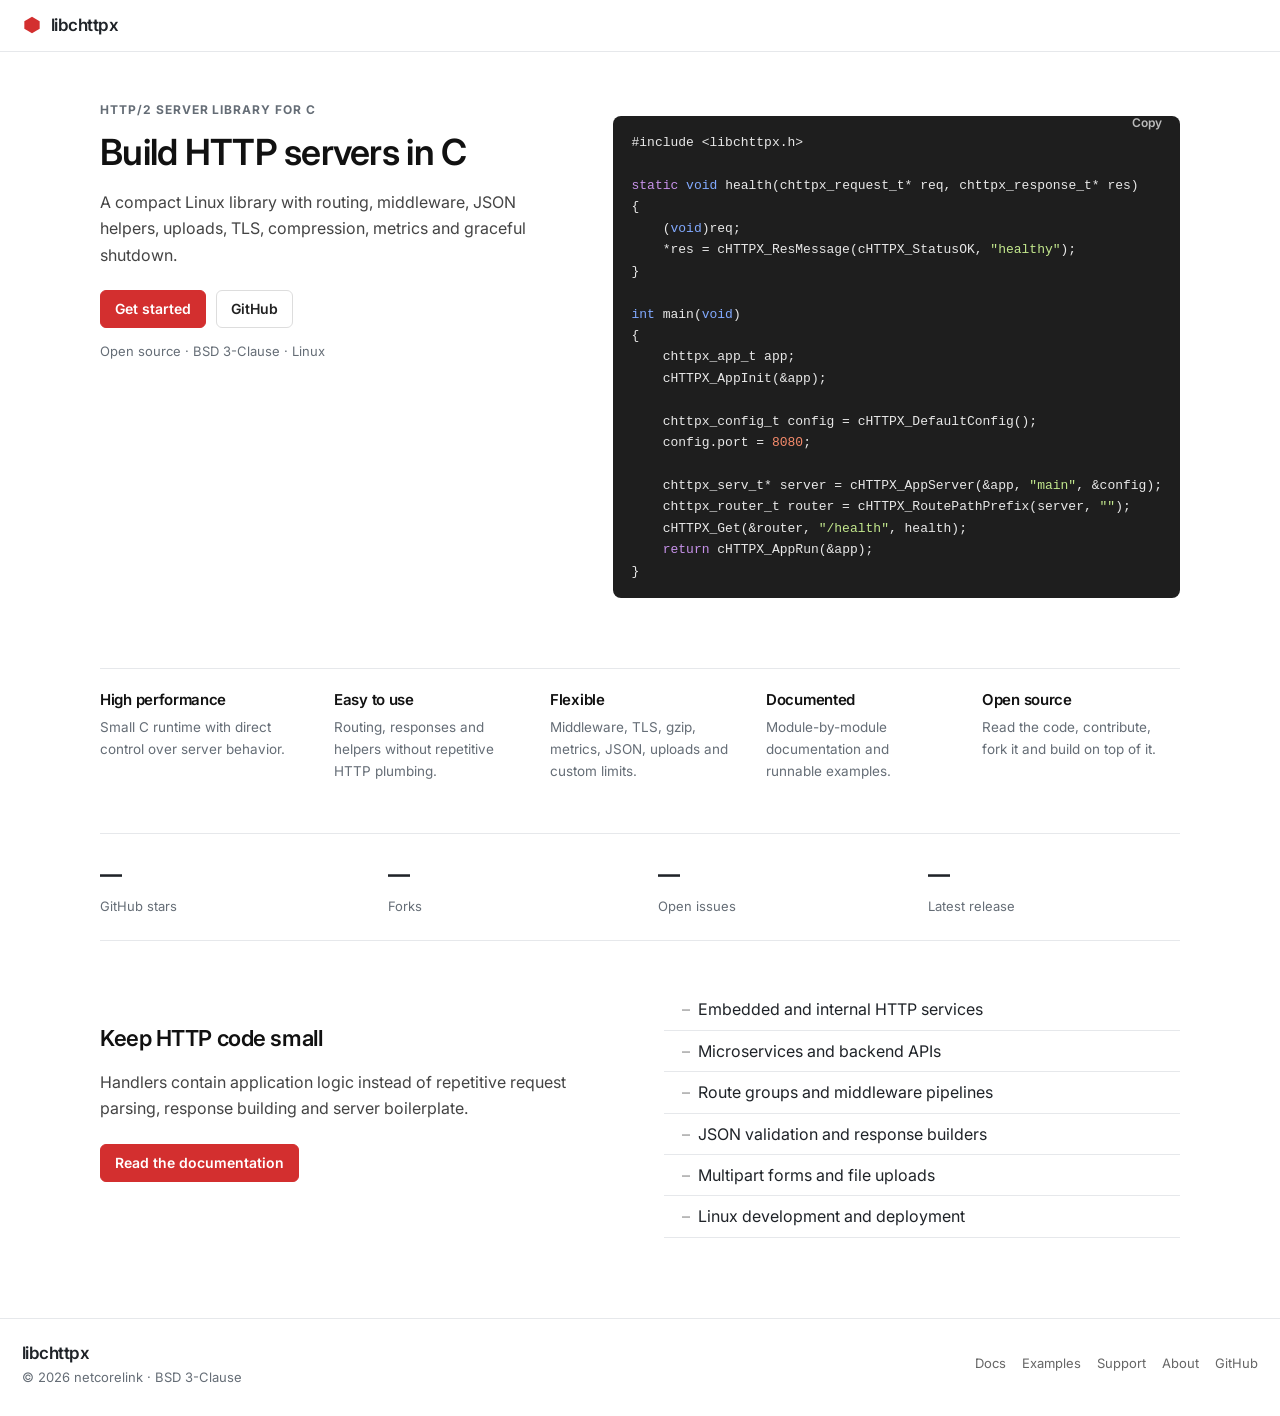
==== commit 7f649ff5: "docs: update website platform support" ====
--- a/docs/site/index.html
+++ b/docs/site/index.html
@@ -4,7 +4,7 @@
   <meta charset="utf-8">
   <meta name="viewport" content="width=device-width, initial-scale=1">
   <title>libchttpx — HTTP servers in C</title>
-  <meta name="description" content="libchttpx is a compact cross-platform HTTP/2 server library for C.">
+  <meta name="description" content="libchttpx is a compact HTTP/2 server library for C on Linux.">
   <link rel="stylesheet" href="styles.css">
   <script src="app.js" defer></script>
 </head>
@@ -34,14 +34,14 @@
         <p class="eyebrow">HTTP/2 server library for C</p>
         <h1>Build HTTP servers in C</h1>
         <p class="lead">
-          A compact library with routing, middleware, JSON helpers, uploads,
+          A compact Linux library with routing, middleware, JSON helpers, uploads,
           TLS, compression, metrics and graceful shutdown.
         </p>
         <div class="hero-actions">
           <a class="btn btn-primary" href="docs.html">Get started</a>
           <a class="btn" href="https://github.com/netcorelink/libchttpx">GitHub</a>
         </div>
-        <p class="meta-line">Open source · BSD 3-Clause · Linux and Windows</p>
+        <p class="meta-line">Open source · BSD 3-Clause · Linux</p>
       </div>
 
       <div class="code-card">
@@ -133,7 +133,7 @@
         <li>Route groups and middleware pipelines</li>
         <li>JSON validation and response builders</li>
         <li>Multipart forms and file uploads</li>
-        <li>Linux and Windows development</li>
+        <li>Linux development and deployment</li>
       </ul>
     </section>
   </main>
